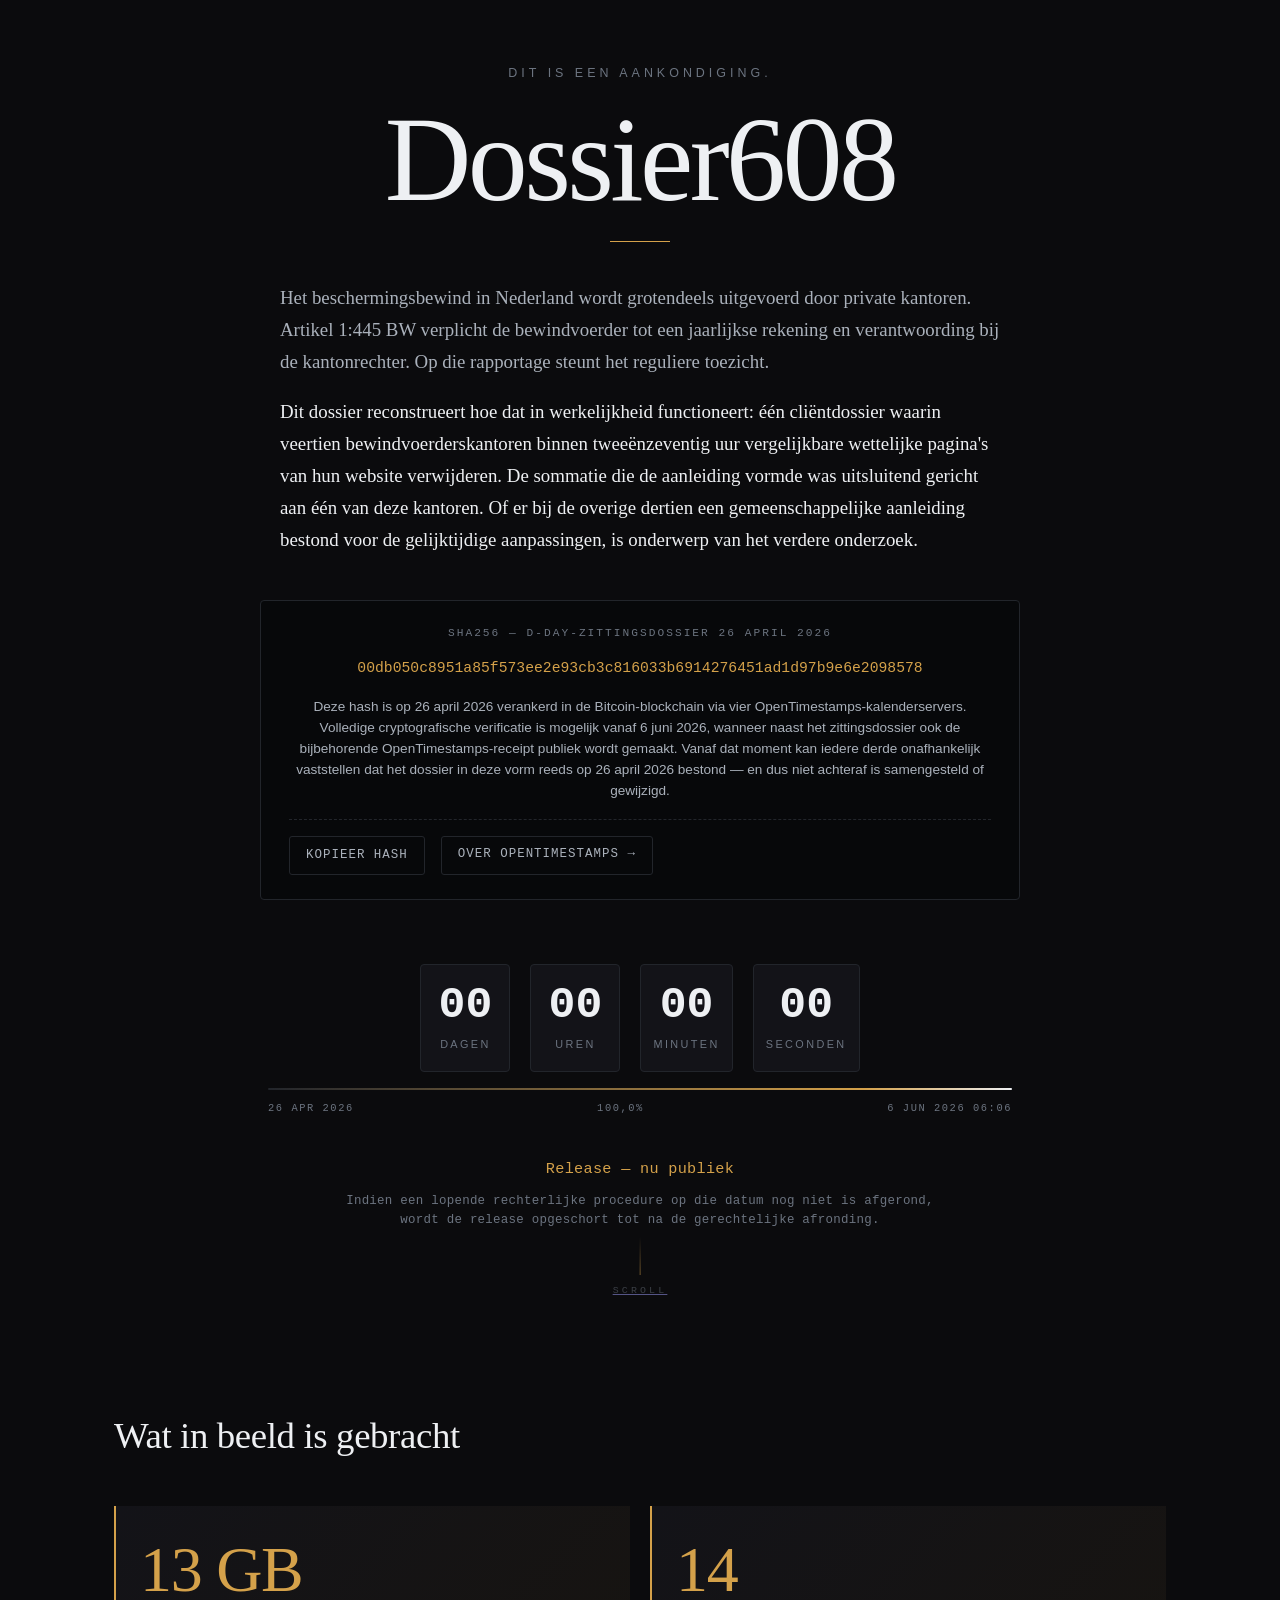
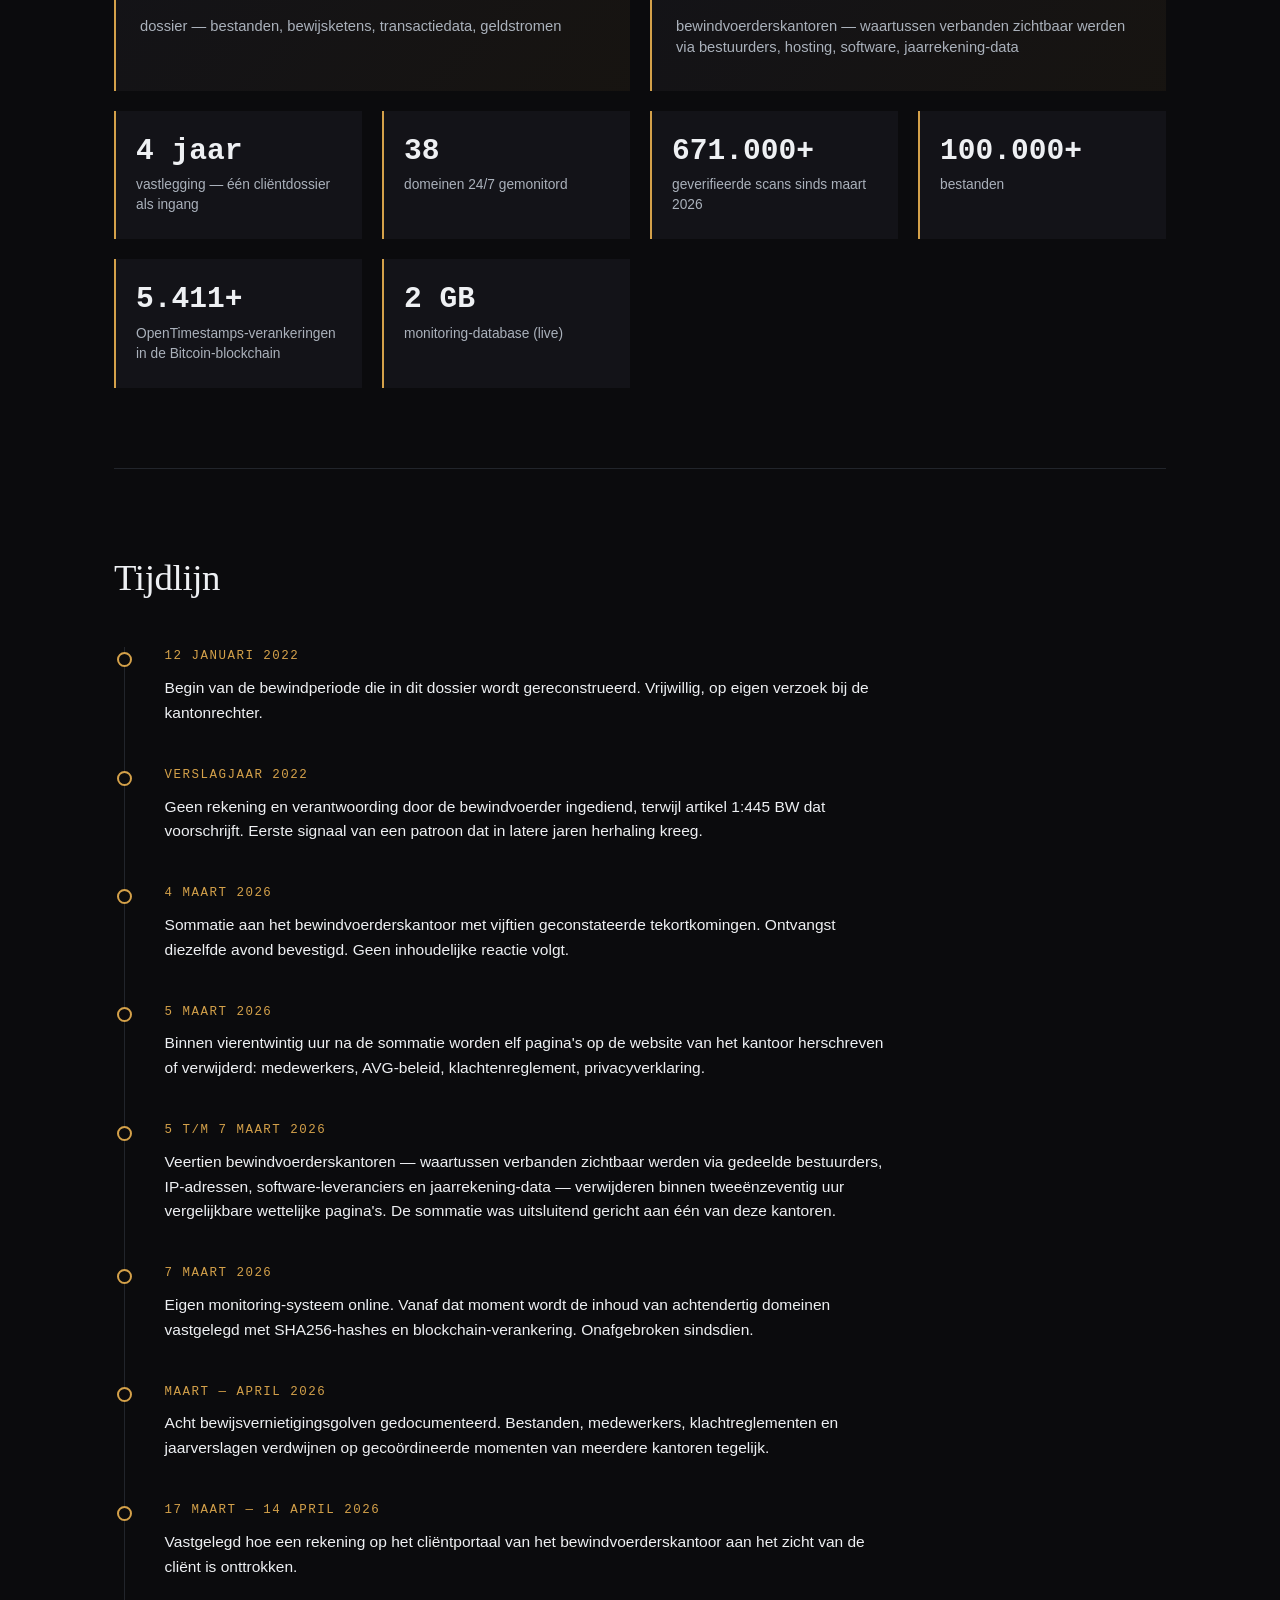
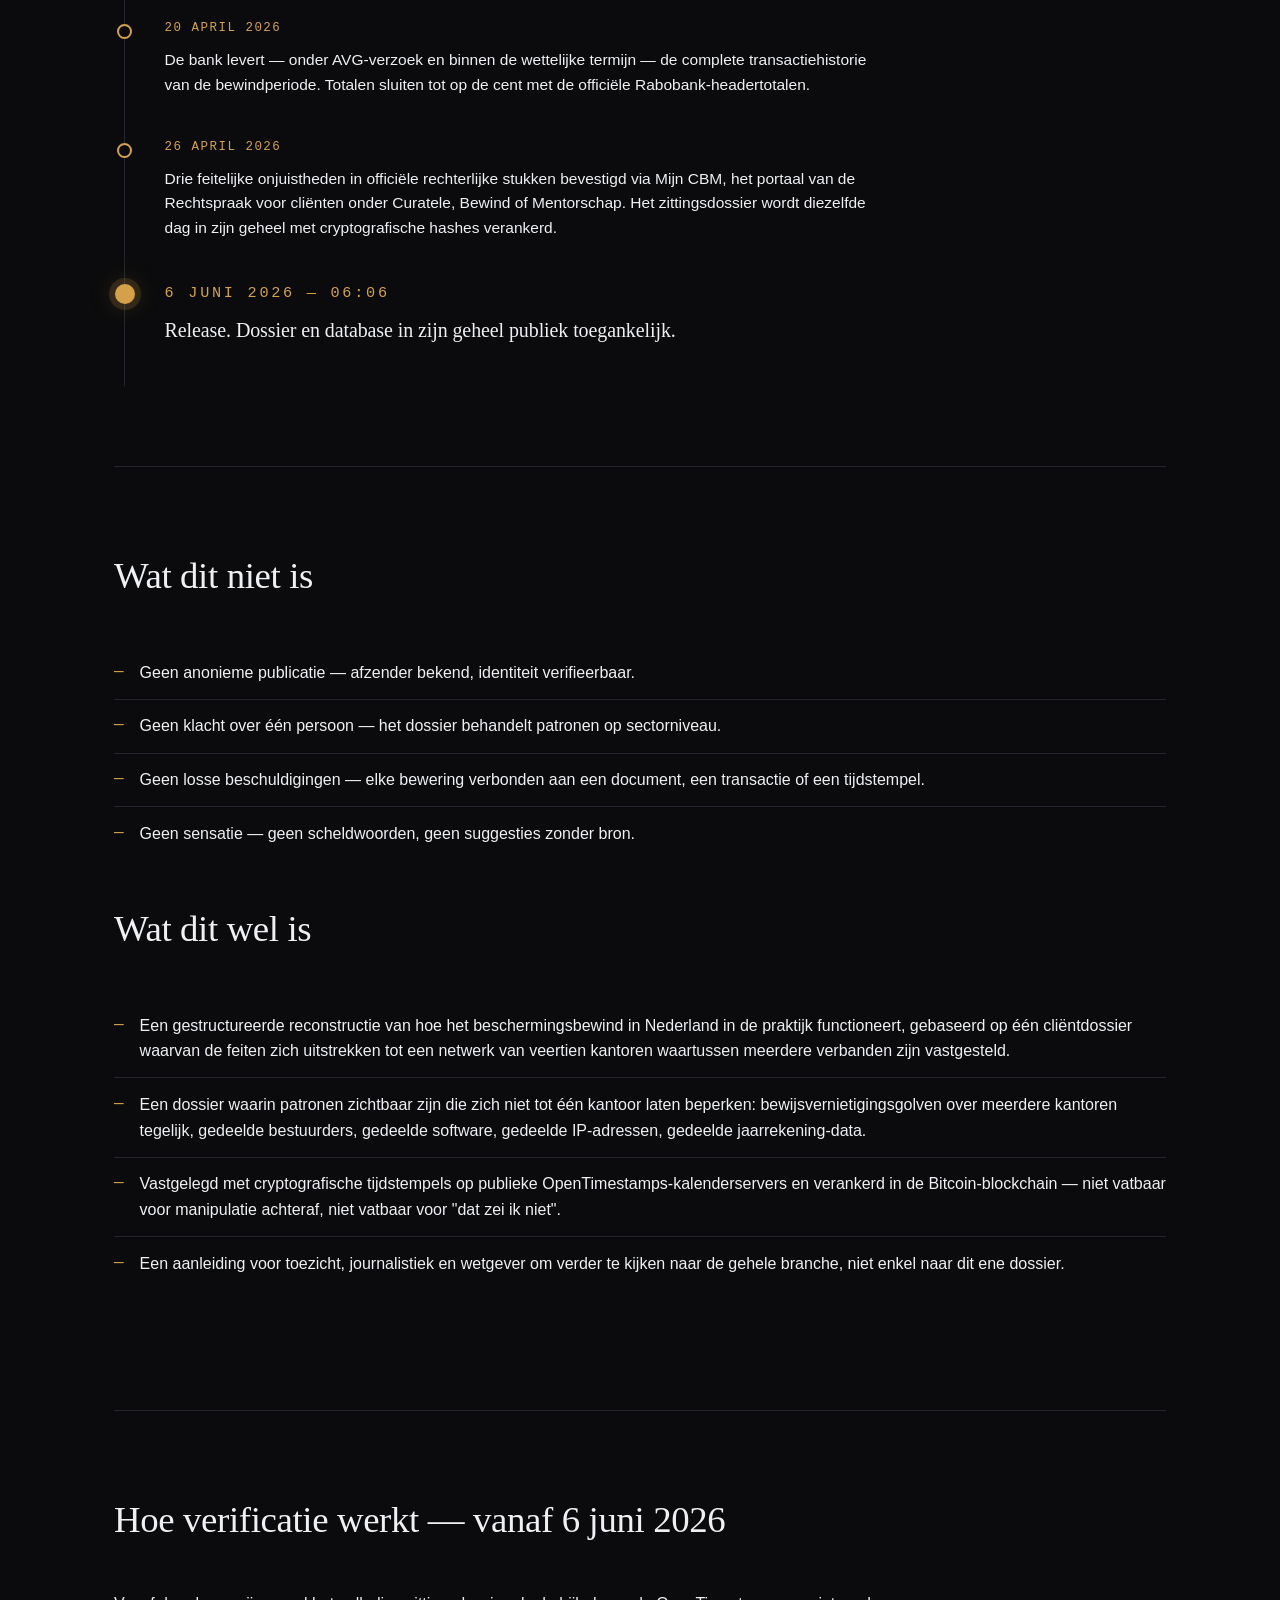
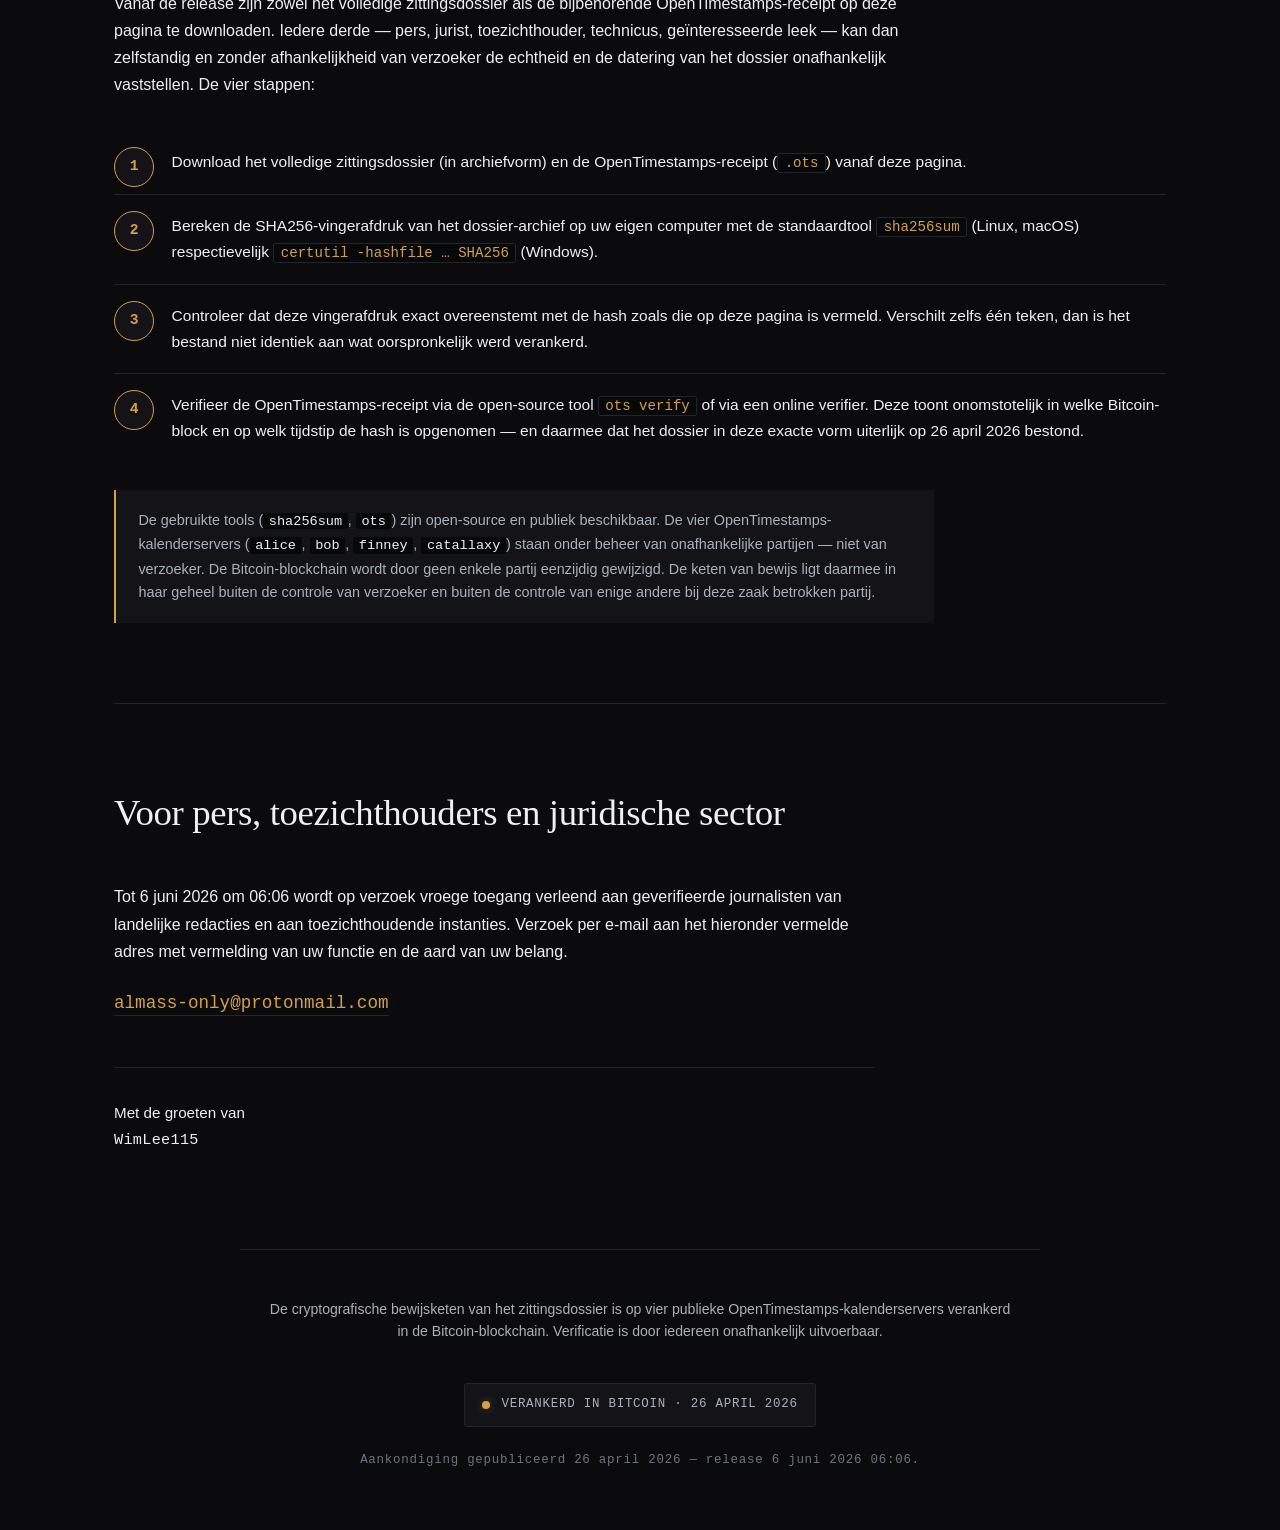
==== index.html @ 39890699 "Hash-uitleg eerlijk + verificatie-preview 1. Hash-note: uitgebreid van bondige claim ("verankerd in " ====
<!DOCTYPE html>
<html lang="nl" dir="ltr">
<head>
<meta charset="utf-8">
<meta name="viewport" content="width=device-width, initial-scale=1, viewport-fit=cover">

<!-- ===== Security headers (via meta — GitHub Pages serveert geen custom headers) ===== -->
<meta http-equiv="Content-Security-Policy" content="default-src 'none'; style-src 'self'; script-src 'self'; img-src 'self' data:; font-src 'self'; connect-src 'none'; form-action 'none'; frame-ancestors 'none'; frame-src 'none'; child-src 'none'; worker-src 'none'; media-src 'none'; manifest-src 'none'; object-src 'none'; base-uri 'none'; require-trusted-types-for 'script'; upgrade-insecure-requests; block-all-mixed-content">
<meta http-equiv="X-Content-Type-Options" content="nosniff">
<meta http-equiv="X-Frame-Options" content="DENY">
<meta http-equiv="X-DNS-Prefetch-Control" content="off">
<meta http-equiv="X-Permitted-Cross-Domain-Policies" content="none">
<meta http-equiv="X-XSS-Protection" content="0">
<meta http-equiv="Referrer-Policy" content="no-referrer">
<meta http-equiv="Permissions-Policy" content="interest-cohort=(), camera=(), microphone=(), geolocation=(), payment=(), usb=(), accelerometer=(), gyroscope=(), magnetometer=(), bluetooth=(), midi=(), serial=(), hid=(), display-capture=(), idle-detection=(), sync-xhr=(), screen-wake-lock=(), web-share=(), xr-spatial-tracking=()">
<meta http-equiv="Cross-Origin-Opener-Policy" content="same-origin">
<meta http-equiv="Cross-Origin-Resource-Policy" content="same-origin">

<!-- ===== Indexering ===== -->
<meta name="robots" content="index,follow,noarchive,nosnippet,noimageindex,max-image-preview:none,max-snippet:120">
<meta name="googlebot" content="index,follow,noarchive,nosnippet,noimageindex">
<meta name="bingbot" content="index,follow,noarchive,nosnippet,noimageindex">
<meta name="format-detection" content="telephone=no, date=no, address=no, email=no">
<meta name="description" content="Dossier608 — aankondiging van publicatie op 6 juni 2026 om 06:06. Reconstructie van het beschermingsbewind in Nederland vanuit één cliëntdossier dat een netwerk van veertien kantoren in beeld bracht.">
<meta name="theme-color" content="#0b0b0d">
<meta name="color-scheme" content="dark">

<!-- ===== Open Graph + Twitter ===== -->
<meta property="og:title" content="Dossier608 — aankondiging">
<meta property="og:description" content="6 juni 2026, 06:06 — reconstructie van het Nederlandse beschermingsbewind, vertrekkend vanuit één cliëntdossier.">
<meta property="og:type" content="website">
<meta property="og:locale" content="nl_NL">
<meta property="og:url" content="https://dossier608.nl/">
<meta property="og:image" content="https://dossier608.nl/og-image.svg">
<meta property="og:image:type" content="image/svg+xml">
<meta property="og:image:width" content="1200">
<meta property="og:image:height" content="630">
<meta property="og:image:alt" content="Dossier608 — release 6 juni 2026 06:06, met SHA256-verankering">
<meta name="twitter:card" content="summary_large_image">
<meta name="twitter:title" content="Dossier608 — aankondiging">
<meta name="twitter:description" content="6 juni 2026, 06:06 — reconstructie van het Nederlandse beschermingsbewind, vertrekkend vanuit één cliëntdossier.">
<meta name="twitter:image" content="https://dossier608.nl/og-image.svg">

<title>Dossier608 — aankondiging</title>
<link rel="stylesheet" href="style.css" integrity="sha384-lcvK54QHajYzoSdvwjMQW7ShEVfIBtes2YB9QEnfDD7ZWFEiXVOZ0cGqvXNZgkSL" crossorigin="anonymous">
<link rel="canonical" href="https://dossier608.nl/">
<link rel="icon" href="data:,">
</head>
<body>

<header class="hero">
  <p class="overline">Dit is een aankondiging.</p>
  <h1 class="title">Dossier608</h1>

  <div class="lead">
    <p>Het beschermingsbewind in Nederland wordt grotendeels uitgevoerd door private kantoren. Artikel 1:445 BW verplicht de bewindvoerder tot een jaarlijkse rekening en verantwoording bij de kantonrechter. Op die rapportage steunt het reguliere toezicht.</p>
    <p>Dit dossier reconstrueert hoe dat in werkelijkheid functioneert: één cliëntdossier waarin veertien bewindvoerderskantoren binnen tweeënzeventig uur vergelijkbare wettelijke pagina's van hun website verwijderen. De sommatie die de aanleiding vormde was uitsluitend gericht aan één van deze kantoren. Of er bij de overige dertien een gemeenschappelijke aanleiding bestond voor de gelijktijdige aanpassingen, is onderwerp van het verdere onderzoek.</p>
  </div>

  <div class="hash-frame" aria-label="cryptografische verankering">
    <p class="hash-label">SHA256 — D-Day-zittingsdossier 26 april 2026</p>
    <code class="hash" id="hash">00db050c8951a85f573ee2e93cb3c816033b6914276451ad1d97b9e6e2098578</code>
    <p class="hash-note">Deze hash is op 26 april 2026 verankerd in de Bitcoin-blockchain via vier OpenTimestamps-kalenderservers. Volledige cryptografische verificatie is mogelijk vanaf 6 juni 2026, wanneer naast het zittingsdossier ook de bijbehorende OpenTimestamps-receipt publiek wordt gemaakt. Vanaf dat moment kan iedere derde onafhankelijk vaststellen dat het dossier in deze vorm reeds op 26 april 2026 bestond — en dus niet achteraf is samengesteld of gewijzigd.</p>
    <div class="hash-actions">
      <button type="button" id="hash-copy" class="hash-action" data-label-default="Kopieer hash" data-label-done="Gekopieerd ✓" data-label-fail="Selecteer + kopieer">Kopieer hash</button>
      <a href="https://opentimestamps.org/" target="_blank" rel="noopener noreferrer external" class="hash-action">Over OpenTimestamps →</a>
    </div>
  </div>

  <div class="countdown" id="countdown" aria-live="polite">
    <div class="cd-block"><span class="cd-num" id="cd-d">--</span><span class="cd-lbl">dagen</span></div>
    <div class="cd-block"><span class="cd-num" id="cd-h">--</span><span class="cd-lbl">uren</span></div>
    <div class="cd-block"><span class="cd-num" id="cd-m">--</span><span class="cd-lbl">minuten</span></div>
    <div class="cd-block"><span class="cd-num" id="cd-s">--</span><span class="cd-lbl">seconden</span></div>
  </div>

  <div class="progress-wrap" aria-label="voortgang naar release">
    <div class="progress-bar" role="progressbar" aria-valuemin="0" aria-valuemax="100">
      <div class="progress-fill" id="progress-fill"></div>
    </div>
    <div class="progress-meta">
      <span>26 apr 2026</span>
      <span id="progress-pct">--</span>
      <span>6 jun 2026 06:06</span>
    </div>
  </div>

  <p class="release-line">Release — 6 juni 2026, 06:06 (Europe/Amsterdam)</p>
  <p class="release-condition">Indien een lopende rechterlijke procedure op die datum nog niet is afgerond, wordt de release opgeschort tot na de gerechtelijke afronding.</p>

  <a href="#main-stats" class="scroll-cue" aria-label="scroll naar inhoud">
    <span class="scroll-cue-line"></span>
    <span class="scroll-cue-label">scroll</span>
  </a>
</header>

<main id="main-stats">

<section class="block stats">
  <h2>Wat in beeld is gebracht</h2>
  <div class="stats-grid">
    <div class="stat stat--primary"><span class="stat-num">13&nbsp;GB</span><span class="stat-lbl">dossier — bestanden, bewijsketens, transactiedata, geldstromen</span></div>
    <div class="stat stat--primary"><span class="stat-num">14</span><span class="stat-lbl">bewindvoerderskantoren — waartussen verbanden zichtbaar werden via bestuurders, hosting, software, jaarrekening-data</span></div>
    <div class="stat"><span class="stat-num">4 jaar</span><span class="stat-lbl">vastlegging — één cliëntdossier als ingang</span></div>
    <div class="stat"><span class="stat-num">38</span><span class="stat-lbl">domeinen 24/7 gemonitord</span></div>
    <div class="stat"><span class="stat-num">671.000+</span><span class="stat-lbl">geverifieerde scans sinds maart 2026</span></div>
    <div class="stat"><span class="stat-num">100.000+</span><span class="stat-lbl">bestanden</span></div>
    <div class="stat"><span class="stat-num">5.411+</span><span class="stat-lbl">OpenTimestamps&#8209;verankeringen in de Bitcoin-blockchain</span></div>
    <div class="stat"><span class="stat-num">2&nbsp;GB</span><span class="stat-lbl">monitoring-database (live)</span></div>
  </div>
</section>

<section class="block timeline">
  <h2>Tijdlijn</h2>
  <ol class="tl">
    <li>
      <time>12 januari 2022</time>
      <p>Begin van de bewindperiode die in dit dossier wordt gereconstrueerd. Vrijwillig, op eigen verzoek bij de kantonrechter.</p>
    </li>
    <li>
      <time>verslagjaar 2022</time>
      <p>Geen rekening en verantwoording door de bewindvoerder ingediend, terwijl artikel 1:445 BW dat voorschrijft. Eerste signaal van een patroon dat in latere jaren herhaling kreeg.</p>
    </li>
    <li>
      <time>4 maart 2026</time>
      <p>Sommatie aan het bewindvoerderskantoor met vijftien geconstateerde tekortkomingen. Ontvangst diezelfde avond bevestigd. Geen inhoudelijke reactie volgt.</p>
    </li>
    <li>
      <time>5 maart 2026</time>
      <p>Binnen vierentwintig uur na de sommatie worden elf pagina's op de website van het kantoor herschreven of verwijderd: medewerkers, AVG-beleid, klachtenreglement, privacyverklaring.</p>
    </li>
    <li>
      <time>5 t/m 7 maart 2026</time>
      <p>Veertien bewindvoerderskantoren — waartussen verbanden zichtbaar werden via gedeelde bestuurders, IP-adressen, software-leveranciers en jaarrekening-data — verwijderen binnen tweeënzeventig uur vergelijkbare wettelijke pagina's. De sommatie was uitsluitend gericht aan één van deze kantoren.</p>
    </li>
    <li>
      <time>7 maart 2026</time>
      <p>Eigen monitoring-systeem online. Vanaf dat moment wordt de inhoud van achtendertig domeinen vastgelegd met SHA256-hashes en blockchain-verankering. Onafgebroken sindsdien.</p>
    </li>
    <li>
      <time>maart — april 2026</time>
      <p>Acht bewijsvernietigingsgolven gedocumenteerd. Bestanden, medewerkers, klachtreglementen en jaarverslagen verdwijnen op gecoördineerde momenten van meerdere kantoren tegelijk.</p>
    </li>
    <li>
      <time>17 maart — 14 april 2026</time>
      <p>Vastgelegd hoe een rekening op het cliëntportaal van het bewindvoerderskantoor aan het zicht van de cliënt is onttrokken.</p>
    </li>
    <li>
      <time>20 april 2026</time>
      <p>De bank levert — onder AVG-verzoek en binnen de wettelijke termijn — de complete transactiehistorie van de bewindperiode. Totalen sluiten tot op de cent met de officiële Rabobank-headertotalen.</p>
    </li>
    <li>
      <time>26 april 2026</time>
      <p>Drie feitelijke onjuistheden in officiële rechterlijke stukken bevestigd via Mijn CBM, het portaal van de Rechtspraak voor cliënten onder Curatele, Bewind of Mentorschap. Het zittingsdossier wordt diezelfde dag in zijn geheel met cryptografische hashes verankerd.</p>
    </li>
    <li class="tl-final">
      <time>6 juni 2026 — 06:06</time>
      <p>Release. Dossier en database in zijn geheel publiek toegankelijk.</p>
    </li>
  </ol>
</section>

<section class="block stance">
  <h2>Wat dit niet is</h2>
  <ul>
    <li>Geen anonieme publicatie — afzender bekend, identiteit verifieerbaar.</li>
    <li>Geen klacht over één persoon — het dossier behandelt patronen op sectorniveau.</li>
    <li>Geen losse beschuldigingen — elke bewering verbonden aan een document, een transactie of een tijdstempel.</li>
    <li>Geen sensatie — geen scheldwoorden, geen suggesties zonder bron.</li>
  </ul>
  <h2>Wat dit wel is</h2>
  <ul>
    <li>Een gestructureerde reconstructie van hoe het beschermingsbewind in Nederland in de praktijk functioneert, gebaseerd op één cliëntdossier waarvan de feiten zich uitstrekken tot een netwerk van veertien kantoren waartussen meerdere verbanden zijn vastgesteld.</li>
    <li>Een dossier waarin patronen zichtbaar zijn die zich niet tot één kantoor laten beperken: bewijsvernietigingsgolven over meerdere kantoren tegelijk, gedeelde bestuurders, gedeelde software, gedeelde IP-adressen, gedeelde jaarrekening-data.</li>
    <li>Vastgelegd met cryptografische tijdstempels op publieke OpenTimestamps-kalenderservers en verankerd in de Bitcoin-blockchain — niet vatbaar voor manipulatie achteraf, niet vatbaar voor "dat zei ik niet".</li>
    <li>Een aanleiding voor toezicht, journalistiek en wetgever om verder te kijken naar de gehele branche, niet enkel naar dit ene dossier.</li>
  </ul>
</section>

<section class="block verification">
  <h2>Hoe verificatie werkt — vanaf 6 juni 2026</h2>
  <p class="verification-intro">Vanaf de release zijn zowel het volledige zittingsdossier als de bijbehorende OpenTimestamps-receipt op deze pagina te downloaden. Iedere derde — pers, jurist, toezichthouder, technicus, geïnteresseerde leek — kan dan zelfstandig en zonder afhankelijkheid van verzoeker de echtheid en de datering van het dossier onafhankelijk vaststellen. De vier stappen:</p>
  <ol class="verification-steps">
    <li>Download het volledige zittingsdossier (in archiefvorm) en de OpenTimestamps-receipt (<code>.ots</code>) vanaf deze pagina.</li>
    <li>Bereken de SHA256-vingerafdruk van het dossier-archief op uw eigen computer met de standaardtool <code>sha256sum</code> (Linux, macOS) respectievelijk <code>certutil -hashfile … SHA256</code> (Windows).</li>
    <li>Controleer dat deze vingerafdruk exact overeenstemt met de hash zoals die op deze pagina is vermeld. Verschilt zelfs één teken, dan is het bestand niet identiek aan wat oorspronkelijk werd verankerd.</li>
    <li>Verifieer de OpenTimestamps-receipt via de open-source tool <code>ots verify</code> of via een online verifier. Deze toont onomstotelijk in welke Bitcoin-block en op welk tijdstip de hash is opgenomen — en daarmee dat het dossier in deze exacte vorm uiterlijk op 26 april 2026 bestond.</li>
  </ol>
  <p class="verification-note">De gebruikte tools (<code>sha256sum</code>, <code>ots</code>) zijn open-source en publiek beschikbaar. De vier OpenTimestamps-kalenderservers (<code>alice</code>, <code>bob</code>, <code>finney</code>, <code>catallaxy</code>) staan onder beheer van onafhankelijke partijen — niet van verzoeker. De Bitcoin-blockchain wordt door geen enkele partij eenzijdig gewijzigd. De keten van bewijs ligt daarmee in haar geheel buiten de controle van verzoeker en buiten de controle van enige andere bij deze zaak betrokken partij.</p>
</section>

<section class="block contact">
  <h2>Voor pers, toezichthouders en juridische sector</h2>
  <p>Tot 6 juni 2026 om 06:06 wordt op verzoek vroege toegang verleend aan geverifieerde journalisten van landelijke redacties en aan toezichthoudende instanties. Verzoek per e-mail aan het hieronder vermelde adres met vermelding van uw functie en de aard van uw belang.</p>
  <p class="email"><span id="contact-email" data-u="YWxtYXNzLW9ubHk=" data-d="cHJvdG9ubWFpbC5jb20=">[laden…]</span></p>
  <noscript><p class="email" style="color:var(--fg-mute);font-size:0.9rem">Schakel JavaScript in om het contactadres te tonen.</p></noscript>
  <p class="signature">Met de groeten van<br><strong>WimLee115</strong></p>
</section>

</main>

<footer>
  <p>De cryptografische bewijsketen van het zittingsdossier is op vier publieke OpenTimestamps-kalenderservers verankerd in de Bitcoin-blockchain. Verificatie is door iedereen onafhankelijk uitvoerbaar.</p>
  <span class="ots-badge">Verankerd in Bitcoin · 26 april 2026</span>
  <p class="meta">Aankondiging gepubliceerd 26 april 2026 — release 6 juni 2026 06:06.</p>
</footer>

<script src="countdown.js" integrity="sha384-FyxBCsrAd994YyG5G8DPeEQe9+ZRZ+jRnK6eimmAPC0URetnwpRQHTvoNc1+YnUy" crossorigin="anonymous" defer></script>
</body>
</html>
---- style.css ----
/* Dossier608 — sober, professioneel, donker.
   Doelgroep: pers, toezichthouders, juridische sector.
   Geen frameworks. Geen tracking. */

:root {
  --bg: #0b0b0d;
  --bg-soft: #131318;
  --fg: #eef0f3;
  --fg-soft: #aab1bb;
  --fg-mute: #6c7480;
  --accent: #d4a14a;        /* warm gold — sobriety + impact */
  --accent-soft: rgba(212, 161, 74, 0.15);
  --accent-glow: rgba(212, 161, 74, 0.35);
  --line: #22252b;
  --hash-bg: #07080a;
  --serif: ui-serif, Georgia, "Iowan Old Style", "Apple Garamond", "Palatino Linotype", serif;
  --sans: -apple-system, BlinkMacSystemFont, "Inter", "Helvetica Neue", Arial, sans-serif;
  --mono: ui-monospace, "JetBrains Mono", "SF Mono", "Menlo", "Consolas", monospace;
}

* { box-sizing: border-box; }
html { scroll-behavior: smooth; }
body {
  margin: 0;
  font-family: var(--sans);
  background: var(--bg);
  color: var(--fg);
  line-height: 1.6;
  -webkit-font-smoothing: antialiased;
  text-rendering: optimizeLegibility;
  /* ==== HARDENING: blokkeer tekst-selectie standaard ==== */
  -webkit-user-select: none;
  -moz-user-select: none;
  -ms-user-select: none;
  user-select: none;
  -webkit-tap-highlight-color: transparent;
  -webkit-touch-callout: none; /* iOS context-menu op long-press uit */
}

/* Sta selectie expliciet toe op elementen waar pers/onderzoekers
   inhoud moeten kunnen kopiëren (hash, mailadres, datums, code). */
.hash,
.email,
.email a,
code,
pre,
time,
.selectable {
  -webkit-user-select: text;
  -moz-user-select: text;
  -ms-user-select: text;
  user-select: text;
  -webkit-touch-callout: default;
}

img, svg, picture, video, audio {
  -webkit-user-drag: none;
  user-drag: none;
  pointer-events: auto;
}

::selection { background: var(--accent); color: #1a140a; }

/* ==== HERO ==== */
.hero {
  min-height: 100vh;
  position: relative;
  display: flex;
  flex-direction: column;
  justify-content: center;
  align-items: center;
  text-align: center;
  padding: 4rem 1.5rem 6rem;
  overflow: hidden;
}
/* Soft fade naar zwart i.p.v. harde lijn — geeft diepte */
.hero::after {
  content: "";
  position: absolute;
  bottom: 0;
  left: 0;
  right: 0;
  height: 220px;
  background: radial-gradient(ellipse at center bottom, transparent 0%, var(--bg) 75%);
  pointer-events: none;
}
.overline {
  font-size: 0.78rem;
  letter-spacing: 0.32em;
  text-transform: uppercase;
  color: var(--fg-mute);
  margin: 0 0 1.2rem;
  font-weight: 500;
}
.title {
  font-family: var(--serif);
  font-size: clamp(3rem, 11vw, 7.5rem);
  font-weight: 400;
  letter-spacing: -0.03em;
  margin: 0 0 2.5rem;
  line-height: 0.95;
  position: relative;
  z-index: 2;
}
.title::after {
  content: "";
  display: block;
  width: 60px;
  height: 1px;
  background: var(--accent);
  margin: 1.5rem auto 0;
}

/* Lead — sober inleidende paragrafen onder de titel */
.lead {
  max-width: 720px;
  width: 100%;
  margin: 0 auto 2.75rem;
  position: relative;
  z-index: 2;
  text-align: left;
}
.lead p {
  font-family: var(--serif);
  font-size: clamp(1rem, 1.85vw, 1.18rem);
  line-height: 1.7;
  color: var(--fg-soft);
  margin: 0 0 1.1rem;
}
.lead p:last-child {
  margin-bottom: 0;
  color: var(--fg);
}
@media (max-width: 640px) {
  .lead p { font-size: 0.98rem; line-height: 1.65; }
}

/* ==== HASH ==== */
.hash-frame {
  max-width: 760px;
  width: 100%;
  margin: 0 auto 3rem;
  padding: 1.5rem 1.75rem;
  background: var(--hash-bg);
  border: 1px solid var(--line);
  border-radius: 4px;
  position: relative;
  z-index: 2;
  transition: border-color 0.3s ease;
}
.hash-frame:hover { border-color: rgba(212, 161, 74, 0.4); }
.hash-label {
  font-family: var(--mono);
  font-size: 0.7rem;
  letter-spacing: 0.18em;
  text-transform: uppercase;
  color: var(--fg-mute);
  margin: 0 0 0.85rem;
}
.hash {
  display: block;
  font-family: var(--mono);
  font-size: clamp(0.65rem, 1.9vw, 0.92rem);
  word-break: break-all;
  color: var(--accent);
  margin: 0 0 1rem;
  line-height: 1.55;
}
.hash-note {
  font-size: 0.85rem;
  color: var(--fg-soft);
  margin: 0;
  line-height: 1.55;
}

/* Hash-actions: kopieer + verifieer */
.hash-actions {
  display: flex;
  gap: 1rem;
  margin-top: 1.1rem;
  padding-top: 1rem;
  border-top: 1px dashed var(--line);
  flex-wrap: wrap;
}
.hash-action {
  font-family: var(--mono);
  font-size: 0.78rem;
  letter-spacing: 0.08em;
  text-transform: uppercase;
  color: var(--fg-soft);
  background: transparent;
  border: 1px solid var(--line);
  padding: 0.55rem 1rem;
  border-radius: 3px;
  cursor: pointer;
  text-decoration: none;
  transition: all 0.2s ease;
  display: inline-flex;
  align-items: center;
  gap: 0.5rem;
}
.hash-action:hover {
  color: var(--accent);
  border-color: var(--accent);
  background: var(--accent-soft);
}
.hash-action[data-state="copied"] {
  color: var(--accent);
  border-color: var(--accent);
}

/* ==== COUNTDOWN ==== */
.countdown {
  display: flex;
  gap: 1.25rem;
  flex-wrap: wrap;
  justify-content: center;
  margin: 1rem 0 1rem;
  position: relative;
  z-index: 2;
}
.cd-block {
  display: flex;
  flex-direction: column;
  align-items: center;
  min-width: 90px;
  padding: 1.1rem 0.75rem;
  background: var(--bg-soft);
  border: 1px solid var(--line);
  border-radius: 4px;
}
.cd-num {
  font-family: var(--mono);
  font-size: clamp(2rem, 5vw, 2.8rem);
  font-weight: 600;
  color: var(--fg);
  font-variant-numeric: tabular-nums;
  line-height: 1;
}
.cd-lbl {
  font-size: 0.68rem;
  letter-spacing: 0.22em;
  text-transform: uppercase;
  color: var(--fg-mute);
  margin-top: 0.55rem;
}

/* Progress-bar onder countdown — toont voortgang van 26 apr → 6 jun */
.progress-wrap {
  max-width: 760px;
  width: 100%;
  margin: 0 auto 1.25rem;
  padding: 0 0.5rem;
  position: relative;
  z-index: 2;
}
.progress-bar {
  height: 2px;
  background: var(--line);
  border-radius: 2px;
  overflow: hidden;
  position: relative;
}
.progress-fill {
  height: 100%;
  width: 0%;
  background: linear-gradient(90deg, transparent 0%, var(--accent) 80%, var(--fg) 100%);
  transition: width 0.6s ease;
}
.progress-meta {
  display: flex;
  justify-content: space-between;
  margin-top: 0.6rem;
  font-family: var(--mono);
  font-size: 0.65rem;
  letter-spacing: 0.15em;
  text-transform: uppercase;
  color: var(--fg-mute);
}

.release-line {
  font-family: var(--mono);
  font-size: 0.95rem;
  color: var(--fg-soft);
  margin: 1.25rem 0 0;
  letter-spacing: 0.02em;
  position: relative;
  z-index: 2;
}
.release-condition {
  font-family: var(--mono);
  font-size: 0.78rem;
  color: var(--fg-mute);
  max-width: 640px;
  margin: 0.7rem auto 0;
  line-height: 1.55;
  letter-spacing: 0.02em;
  position: relative;
  z-index: 2;
  padding: 0 1rem;
}

/* Scroll-cue onderaan hero */
.scroll-cue {
  position: absolute;
  bottom: 1.75rem;
  left: 50%;
  transform: translateX(-50%);
  display: flex;
  flex-direction: column;
  align-items: center;
  gap: 0.5rem;
  z-index: 3;
  opacity: 0.5;
  animation: scroll-cue-fade 2.4s ease-in-out infinite;
}
.scroll-cue-line {
  width: 1px;
  height: 38px;
  background: linear-gradient(180deg, transparent 0%, var(--accent) 100%);
}
.scroll-cue-label {
  font-family: var(--mono);
  font-size: 0.62rem;
  letter-spacing: 0.32em;
  color: var(--fg-mute);
  text-transform: uppercase;
}
@keyframes scroll-cue-fade {
  0%, 100% { opacity: 0.35; transform: translateX(-50%) translateY(0); }
  50%      { opacity: 0.7;  transform: translateX(-50%) translateY(4px); }
}

/* ==== BLOCKS ==== */
main { max-width: 1100px; margin: 0 auto; padding: 0 1.5rem; }
.block {
  padding: 5rem 0;
  border-bottom: 1px solid var(--line);
}
.block:last-of-type { border-bottom: none; }
.block h2 {
  font-family: var(--serif);
  font-size: clamp(1.6rem, 3.5vw, 2.3rem);
  font-weight: 400;
  letter-spacing: -0.01em;
  margin: 0 0 2.5rem;
  color: var(--fg);
}

/* ==== STATS ==== */
.stats-grid {
  display: grid;
  grid-template-columns: repeat(auto-fit, minmax(200px, 1fr));
  gap: 1.25rem;
}
.stat {
  display: flex;
  flex-direction: column;
  gap: 0.5rem;
  padding: 1.5rem 1.25rem;
  background: var(--bg-soft);
  border-left: 2px solid var(--accent);
  transition: border-left-width 0.2s ease, padding-left 0.2s ease;
}
.stat:hover {
  border-left-width: 4px;
  padding-left: calc(1.25rem - 2px);
}
.stat-num {
  font-family: var(--mono);
  font-size: clamp(1.4rem, 2.6vw, 1.85rem);
  font-weight: 600;
  color: var(--fg);
  font-variant-numeric: tabular-nums;
  line-height: 1.1;
}
.stat-lbl {
  font-size: 0.86rem;
  color: var(--fg-soft);
  line-height: 1.45;
}
/* Hoofdcijfers — typografisch zwaarder */
.stat--primary {
  grid-column: span 2;
  padding: 2rem 1.5rem;
  background: linear-gradient(135deg, var(--bg-soft) 0%, rgba(212, 161, 74, 0.06) 100%);
}
.stat--primary .stat-num {
  font-family: var(--serif);
  font-size: clamp(2.8rem, 5.5vw, 4rem);
  font-weight: 400;
  color: var(--accent);
  letter-spacing: -0.02em;
  line-height: 1;
}
.stat--primary .stat-lbl {
  font-size: 0.92rem;
  margin-top: 0.4rem;
}
@media (max-width: 640px) {
  .stat--primary { grid-column: span 1; }
}

/* ==== TIMELINE ==== */
.tl {
  list-style: none;
  padding: 0;
  margin: 0;
  position: relative;
  border-left: 1px solid var(--line);
  padding-left: 2.5rem;
  margin-left: 0.6rem;
}
.tl li {
  position: relative;
  padding-bottom: 2.5rem;
  transition: padding-left 0.2s ease;
}
.tl li::before {
  content: "";
  position: absolute;
  left: -2.95rem;
  top: 0.3rem;
  width: 11px;
  height: 11px;
  background: var(--bg);
  border: 2px solid var(--accent);
  border-radius: 50%;
  transition: transform 0.2s ease, box-shadow 0.2s ease, background 0.2s ease;
}
.tl li:hover::before {
  transform: scale(1.25);
  background: var(--accent);
  box-shadow: 0 0 0 4px var(--accent-soft);
}
.tl time {
  display: block;
  font-family: var(--mono);
  font-size: 0.78rem;
  letter-spacing: 0.12em;
  text-transform: uppercase;
  color: var(--accent);
  margin-bottom: 0.55rem;
}
.tl p {
  margin: 0;
  color: var(--fg);
  line-height: 1.6;
  font-size: 0.97rem;
  max-width: 720px;
}
.tl li.tl-final::before {
  width: 16px;
  height: 16px;
  left: -3.1rem;
  top: 0.18rem;
  background: var(--accent);
  box-shadow: 0 0 0 6px var(--accent-soft), 0 0 24px var(--accent-glow);
  animation: pulse-final 3s ease-in-out infinite;
}
@keyframes pulse-final {
  0%, 100% { box-shadow: 0 0 0 6px var(--accent-soft), 0 0 24px var(--accent-glow); }
  50%      { box-shadow: 0 0 0 10px var(--accent-soft), 0 0 36px var(--accent-glow); }
}
.tl li.tl-final time {
  font-size: 0.95rem;
  letter-spacing: 0.18em;
  color: var(--accent);
}
.tl li.tl-final p {
  font-family: var(--serif);
  font-size: 1.25rem;
  color: var(--fg);
  letter-spacing: -0.005em;
}

/* ==== STANCE ==== */
.stance ul {
  list-style: none;
  padding: 0;
  margin: 0 0 2.5rem;
}
.stance li {
  padding: 0.85rem 0 0.85rem 1.6rem;
  position: relative;
  color: var(--fg);
  line-height: 1.6;
  border-bottom: 1px solid var(--line);
}
.stance li:last-child { border-bottom: none; }
.stance li::before {
  content: "—";
  position: absolute;
  left: 0;
  color: var(--accent);
  font-family: var(--mono);
}

/* ==== VERIFICATION ==== */
.verification-intro {
  max-width: 820px;
  color: var(--fg);
  line-height: 1.7;
  margin: 0 0 2rem;
}
.verification-steps {
  list-style: none;
  padding: 0;
  margin: 0 0 1.75rem;
  counter-reset: step;
}
.verification-steps li {
  counter-increment: step;
  padding: 1.15rem 0 1.15rem 3.6rem;
  position: relative;
  border-bottom: 1px solid var(--line);
  color: var(--fg);
  line-height: 1.65;
  font-size: 0.97rem;
}
.verification-steps li:last-child { border-bottom: none; }
.verification-steps li::before {
  content: counter(step);
  position: absolute;
  left: 0;
  top: 1rem;
  width: 2.4rem;
  height: 2.4rem;
  border: 1px solid var(--accent);
  border-radius: 50%;
  text-align: center;
  line-height: 2.3rem;
  font-family: var(--mono);
  font-size: 0.92rem;
  color: var(--accent);
  font-weight: 600;
  background: var(--bg-soft);
}
.verification-steps code {
  font-family: var(--mono);
  font-size: 0.88rem;
  color: var(--accent);
  background: var(--hash-bg);
  padding: 0.05rem 0.4rem;
  border-radius: 2px;
  border: 1px solid var(--line);
}
.verification-note {
  font-size: 0.9rem;
  color: var(--fg-soft);
  margin: 1.5rem 0 0;
  padding: 1.15rem 1.4rem;
  background: var(--bg-soft);
  border-left: 2px solid var(--accent);
  line-height: 1.65;
  max-width: 820px;
}
.verification-note code {
  font-family: var(--mono);
  font-size: 0.85rem;
  color: var(--fg);
  background: var(--hash-bg);
  padding: 0.05rem 0.35rem;
  border-radius: 2px;
}
@media (max-width: 640px) {
  .verification-steps li { padding-left: 3.1rem; font-size: 0.93rem; }
  .verification-steps li::before { width: 2.1rem; height: 2.1rem; line-height: 2rem; font-size: 0.85rem; }
}

/* ==== CONTACT ==== */
.contact p {
  max-width: 760px;
  color: var(--fg);
  line-height: 1.7;
}
.contact .email {
  margin-top: 1.5rem;
  font-family: var(--mono);
  font-size: 1.1rem;
}
.contact .email a {
  color: var(--accent);
  text-decoration: none;
  border-bottom: 1px solid var(--line);
  padding-bottom: 2px;
  transition: border-color 0.2s ease;
}
.contact .email a:hover {
  border-bottom-color: var(--accent);
}
.signature {
  margin-top: 3rem !important;
  padding-top: 2rem;
  border-top: 1px solid var(--line);
  font-size: 0.95rem;
  color: var(--fg-soft);
  line-height: 1.8;
}
.signature strong {
  color: var(--fg);
  font-weight: 500;
  font-family: var(--mono);
  letter-spacing: 0.02em;
}

/* ==== FOOTER ==== */
footer {
  border-top: 1px solid var(--line);
  padding: 3rem 1.5rem;
  text-align: center;
  max-width: 800px;
  margin: 0 auto;
}
footer p {
  margin: 0 0 1rem;
  color: var(--fg-soft);
  font-size: 0.88rem;
  line-height: 1.6;
}
footer .meta {
  font-family: var(--mono);
  font-size: 0.78rem;
  color: var(--fg-mute);
  letter-spacing: 0.06em;
  margin-top: 1.5rem;
}

/* OpenTimestamps badge */
.ots-badge {
  display: inline-flex;
  align-items: center;
  gap: 0.7rem;
  margin-top: 1.5rem;
  padding: 0.7rem 1.1rem;
  border: 1px solid var(--line);
  border-radius: 3px;
  font-family: var(--mono);
  font-size: 0.78rem;
  letter-spacing: 0.06em;
  color: var(--fg-soft);
  text-transform: uppercase;
  background: var(--bg-soft);
}
.ots-badge::before {
  content: "";
  display: inline-block;
  width: 8px;
  height: 8px;
  border-radius: 50%;
  background: var(--accent);
  box-shadow: 0 0 8px var(--accent-glow);
}

/* ==== MOBILE ==== */
@media (max-width: 640px) {
  .hero { padding: 3rem 1.25rem 5rem; }
  .hash-frame { padding: 1.1rem 1.1rem; }
  .countdown { gap: 0.6rem; }
  .cd-block { min-width: 70px; padding: 0.85rem 0.5rem; }
  .block { padding: 3.5rem 0; }
  .tl { padding-left: 1.8rem; }
  .tl li::before { left: -2.25rem; }
  .tl li.tl-final::before { left: -2.4rem; }
  .scroll-cue { bottom: 1rem; }
}

/* ==== REDUCED MOTION ==== */
@media (prefers-reduced-motion: reduce) {
  html { scroll-behavior: auto; }
  .scroll-cue,
  .tl li.tl-final::before {
    animation: none !important;
  }
  .progress-fill { transition: none; }
}
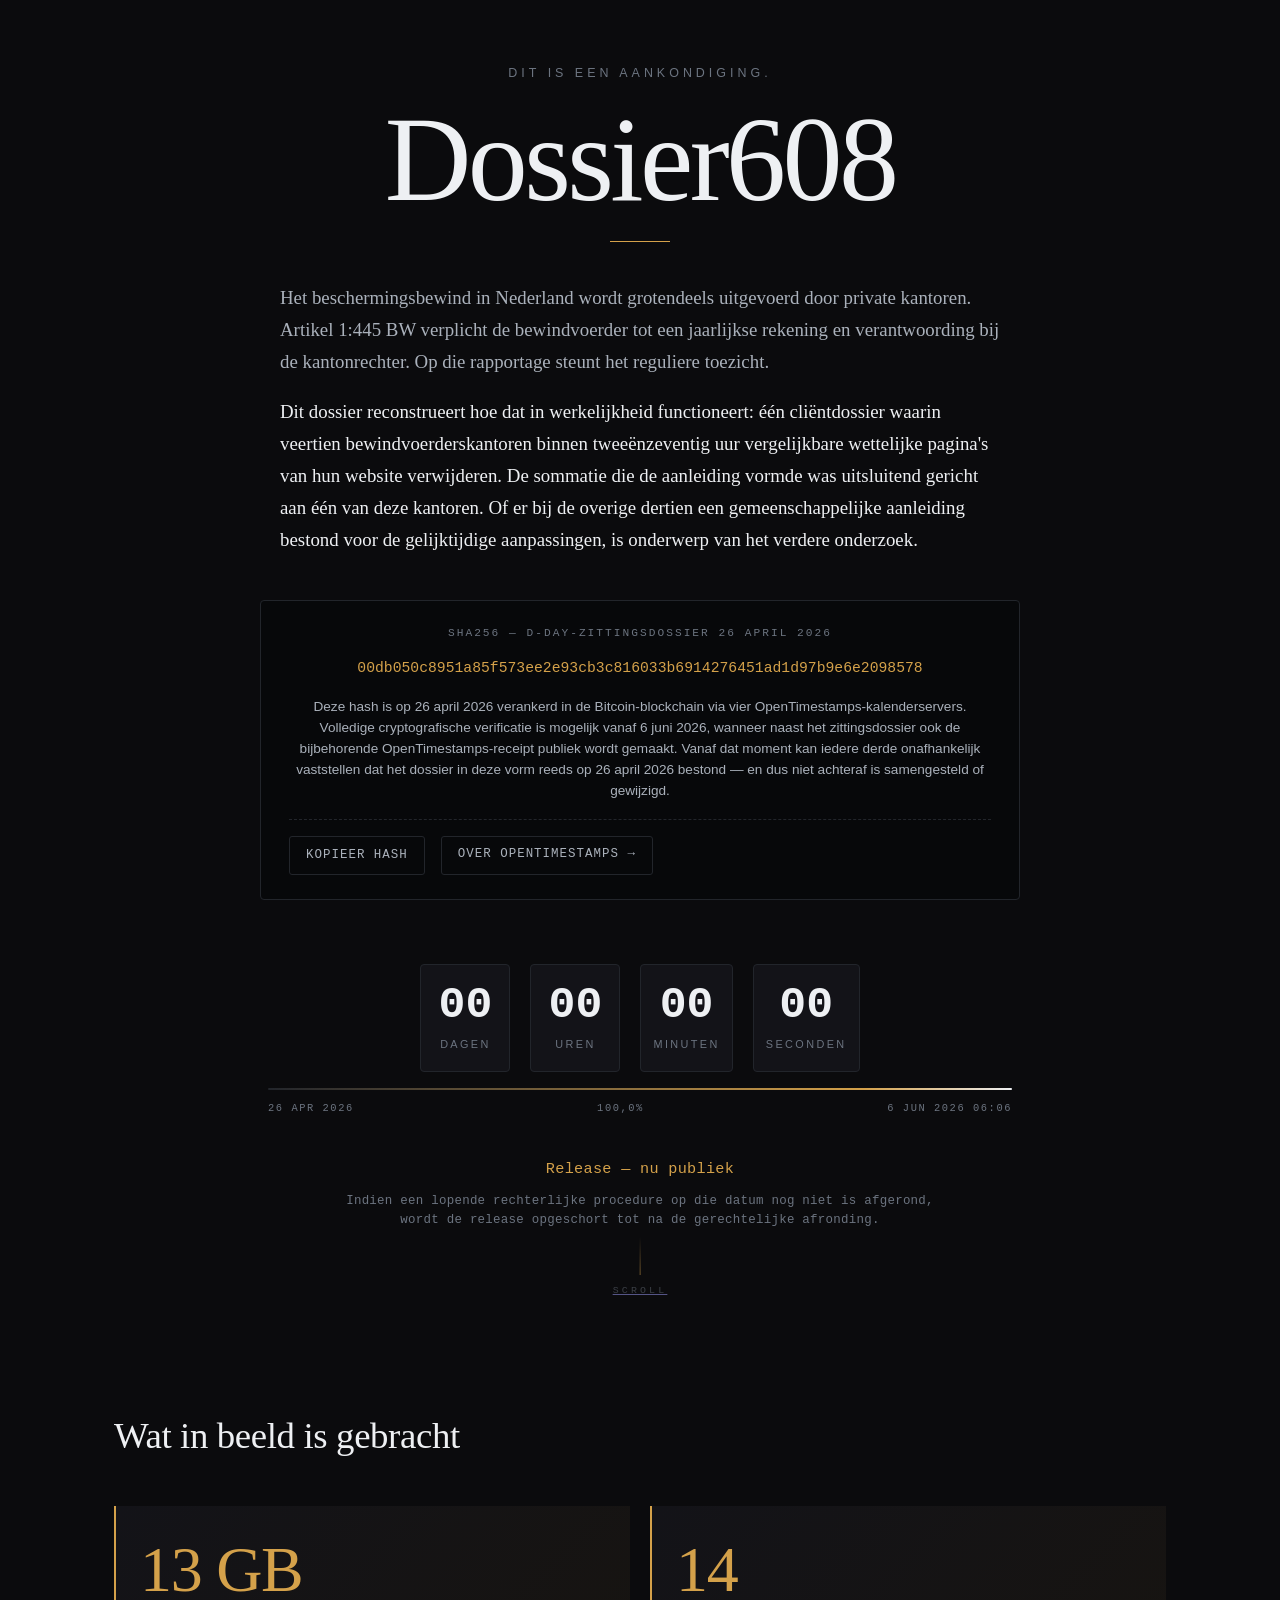
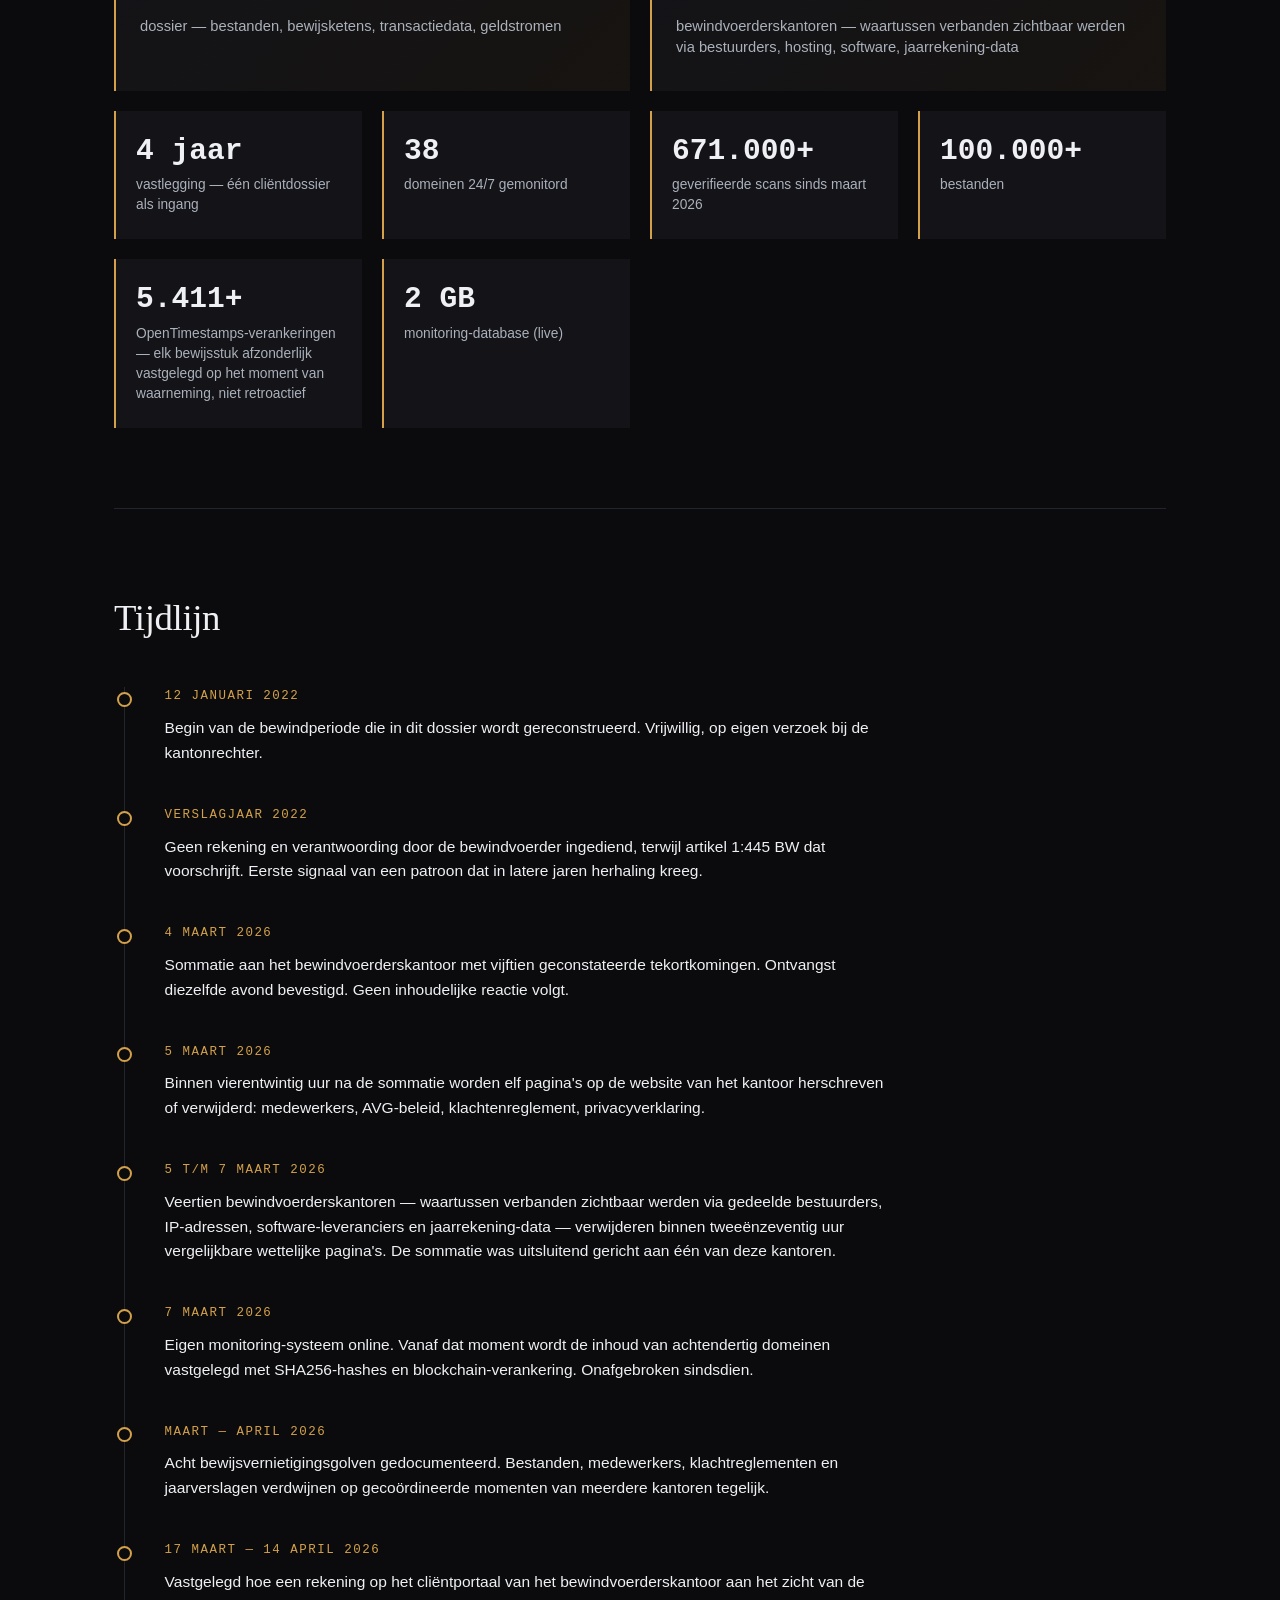
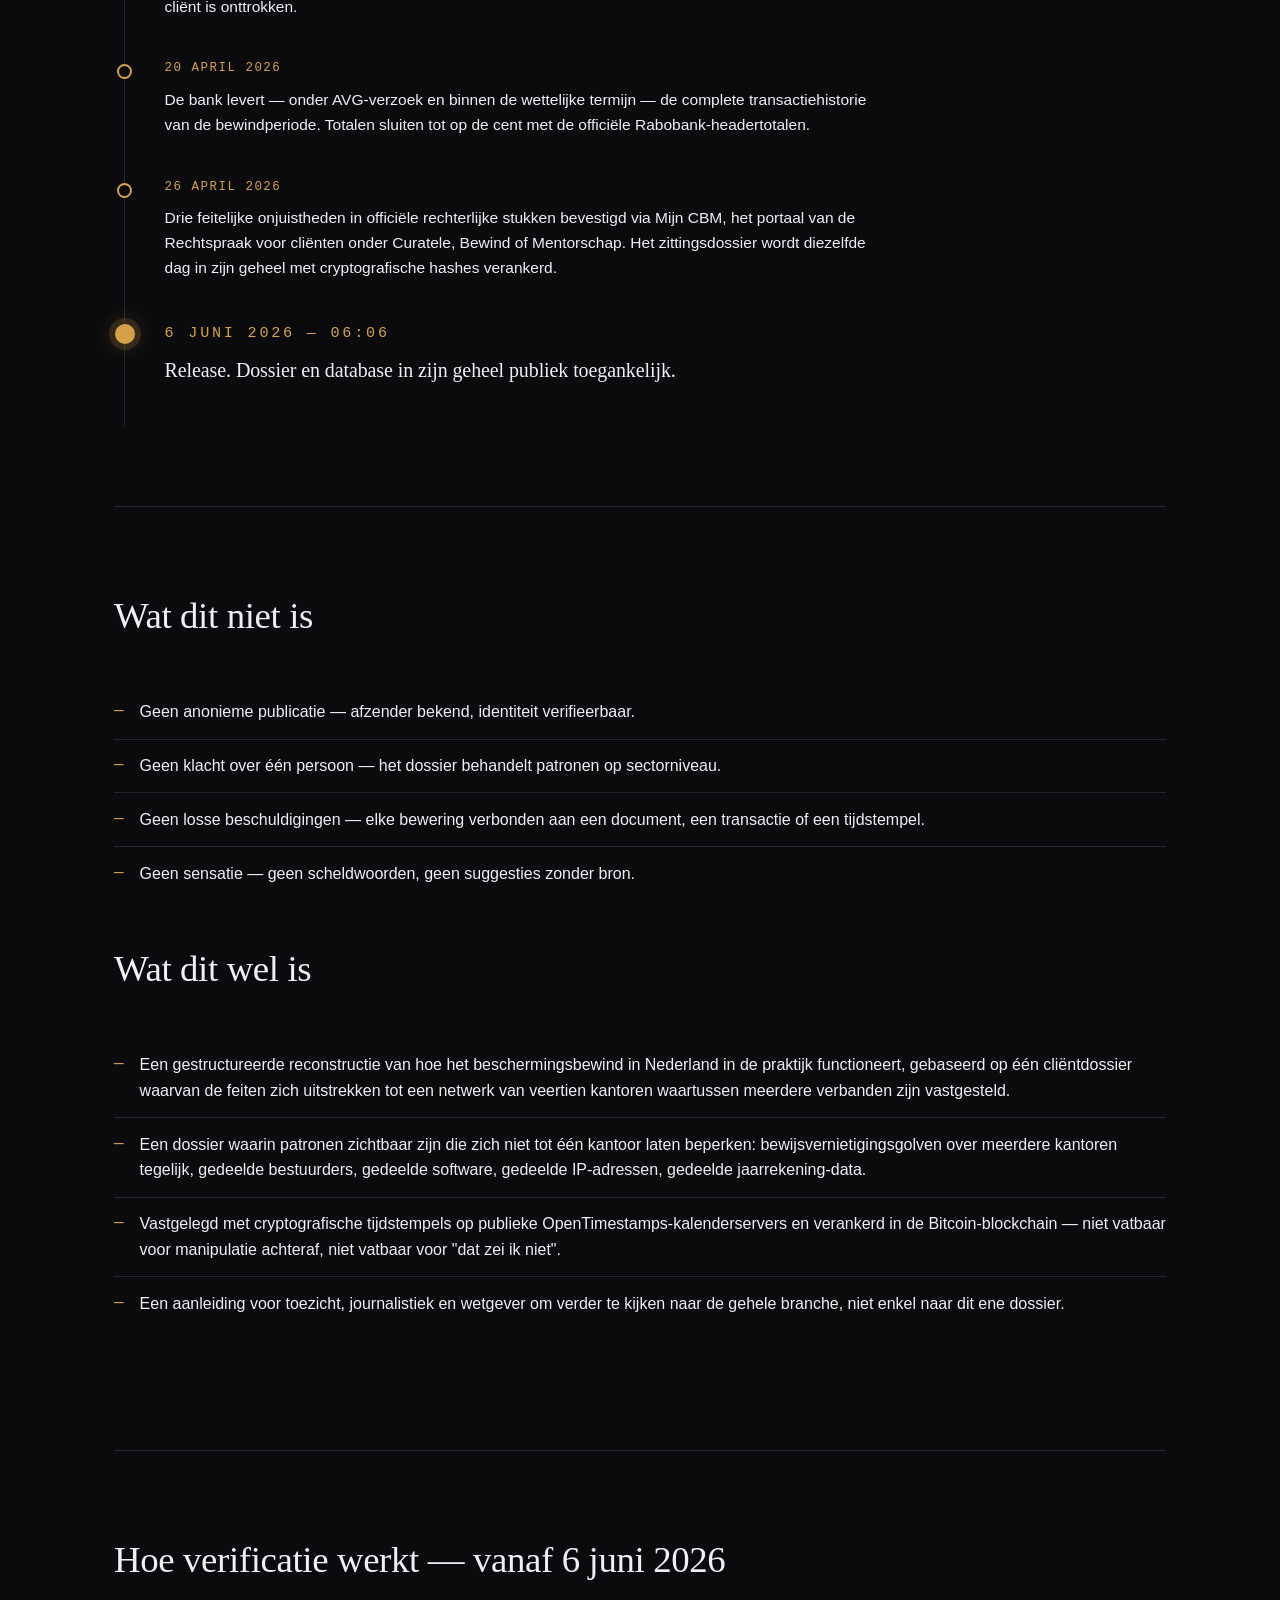
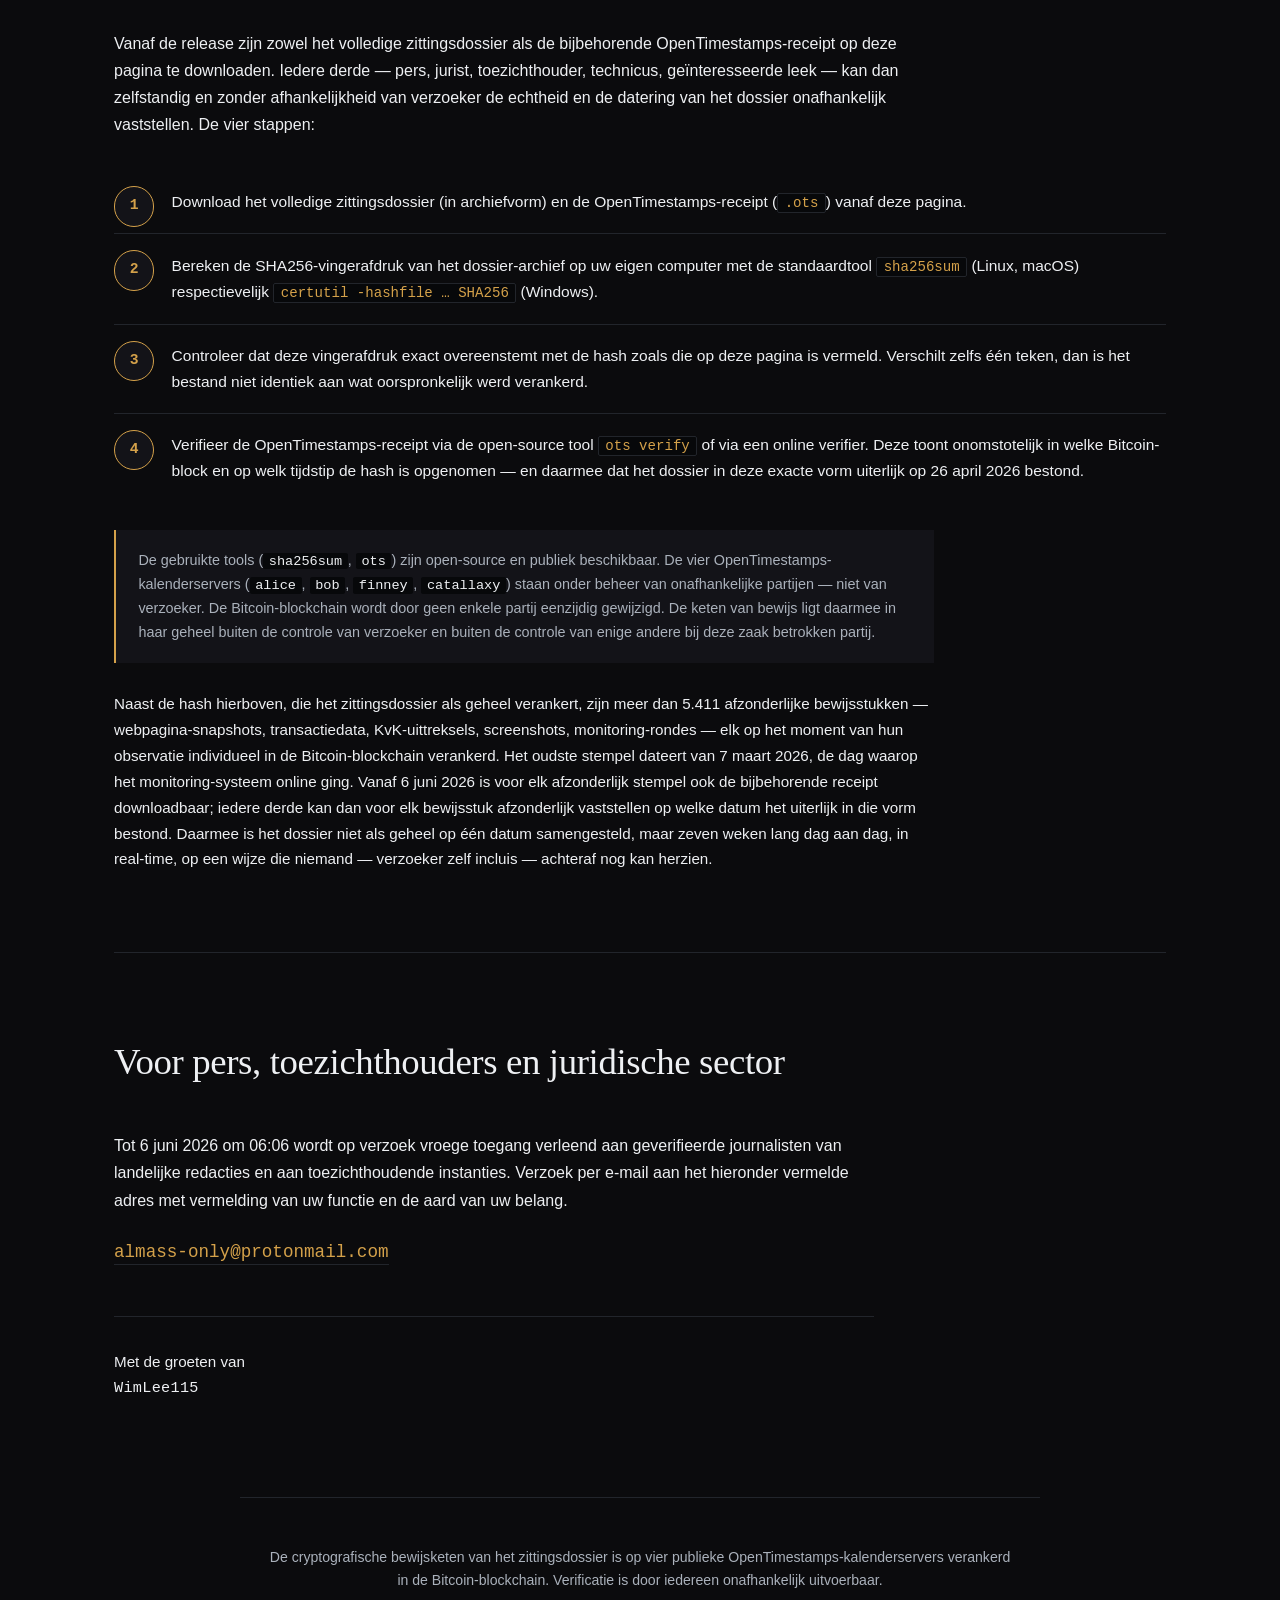
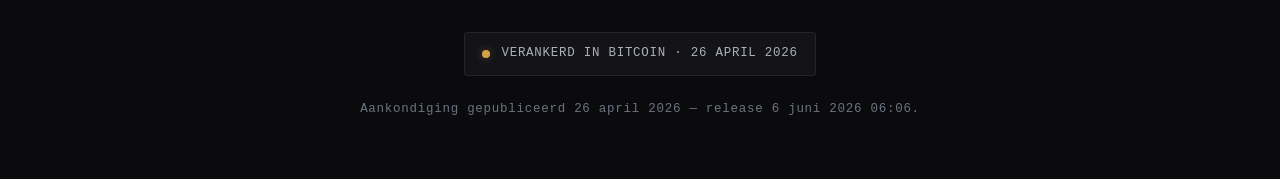
==== commit 0417ff8f: "5.411+ stempels uitgelegd: van punt-in-tijd naar tijdlijn-bewijs Reden: een hash op 26 april bewijst" ====
--- a/index.html
+++ b/index.html
@@ -42,7 +42,7 @@
 <meta name="twitter:image" content="https://dossier608.nl/og-image.svg">
 
 <title>Dossier608 — aankondiging</title>
-<link rel="stylesheet" href="style.css" integrity="sha384-lcvK54QHajYzoSdvwjMQW7ShEVfIBtes2YB9QEnfDD7ZWFEiXVOZ0cGqvXNZgkSL" crossorigin="anonymous">
+<link rel="stylesheet" href="style.css" integrity="sha384-Obx6TC9BWl22FrxpY8Ts9qvHFxPNEZ9cBRaSCkgDQfVu99UWNUpdicX432xWxtYN" crossorigin="anonymous">
 <link rel="canonical" href="https://dossier608.nl/">
 <link rel="icon" href="data:,">
 </head>
@@ -105,7 +105,7 @@
     <div class="stat"><span class="stat-num">38</span><span class="stat-lbl">domeinen 24/7 gemonitord</span></div>
     <div class="stat"><span class="stat-num">671.000+</span><span class="stat-lbl">geverifieerde scans sinds maart 2026</span></div>
     <div class="stat"><span class="stat-num">100.000+</span><span class="stat-lbl">bestanden</span></div>
-    <div class="stat"><span class="stat-num">5.411+</span><span class="stat-lbl">OpenTimestamps&#8209;verankeringen in de Bitcoin-blockchain</span></div>
+    <div class="stat"><span class="stat-num">5.411+</span><span class="stat-lbl">OpenTimestamps&#8209;verankeringen — elk bewijsstuk afzonderlijk vastgelegd op het moment van waarneming, niet retroactief</span></div>
     <div class="stat"><span class="stat-num">2&nbsp;GB</span><span class="stat-lbl">monitoring-database (live)</span></div>
   </div>
 </section>
@@ -187,6 +187,8 @@
     <li>Verifieer de OpenTimestamps-receipt via de open-source tool <code>ots verify</code> of via een online verifier. Deze toont onomstotelijk in welke Bitcoin-block en op welk tijdstip de hash is opgenomen — en daarmee dat het dossier in deze exacte vorm uiterlijk op 26 april 2026 bestond.</li>
   </ol>
   <p class="verification-note">De gebruikte tools (<code>sha256sum</code>, <code>ots</code>) zijn open-source en publiek beschikbaar. De vier OpenTimestamps-kalenderservers (<code>alice</code>, <code>bob</code>, <code>finney</code>, <code>catallaxy</code>) staan onder beheer van onafhankelijke partijen — niet van verzoeker. De Bitcoin-blockchain wordt door geen enkele partij eenzijdig gewijzigd. De keten van bewijs ligt daarmee in haar geheel buiten de controle van verzoeker en buiten de controle van enige andere bij deze zaak betrokken partij.</p>
+
+  <p class="verification-extra">Naast de hash hierboven, die het zittingsdossier als geheel verankert, zijn meer dan 5.411 afzonderlijke bewijsstukken — webpagina-snapshots, transactiedata, KvK-uittreksels, screenshots, monitoring-rondes — elk op het moment van hun observatie individueel in de Bitcoin-blockchain verankerd. Het oudste stempel dateert van 7 maart 2026, de dag waarop het monitoring-systeem online ging. Vanaf 6 juni 2026 is voor elk afzonderlijk stempel ook de bijbehorende receipt downloadbaar; iedere derde kan dan voor elk bewijsstuk afzonderlijk vaststellen op welke datum het uiterlijk in die vorm bestond. Daarmee is het dossier niet als geheel op één datum samengesteld, maar zeven weken lang dag aan dag, in real-time, op een wijze die niemand — verzoeker zelf incluis — achteraf nog kan herzien.</p>
 </section>
 
 <section class="block contact">
--- a/style.css
+++ b/style.css
@@ -563,6 +563,13 @@
   padding: 0.05rem 0.35rem;
   border-radius: 2px;
 }
+.verification-extra {
+  font-size: 0.95rem;
+  color: var(--fg);
+  line-height: 1.7;
+  margin: 1.75rem 0 0;
+  max-width: 820px;
+}
 @media (max-width: 640px) {
   .verification-steps li { padding-left: 3.1rem; font-size: 0.93rem; }
   .verification-steps li::before { width: 2.1rem; height: 2.1rem; line-height: 2rem; font-size: 0.85rem; }
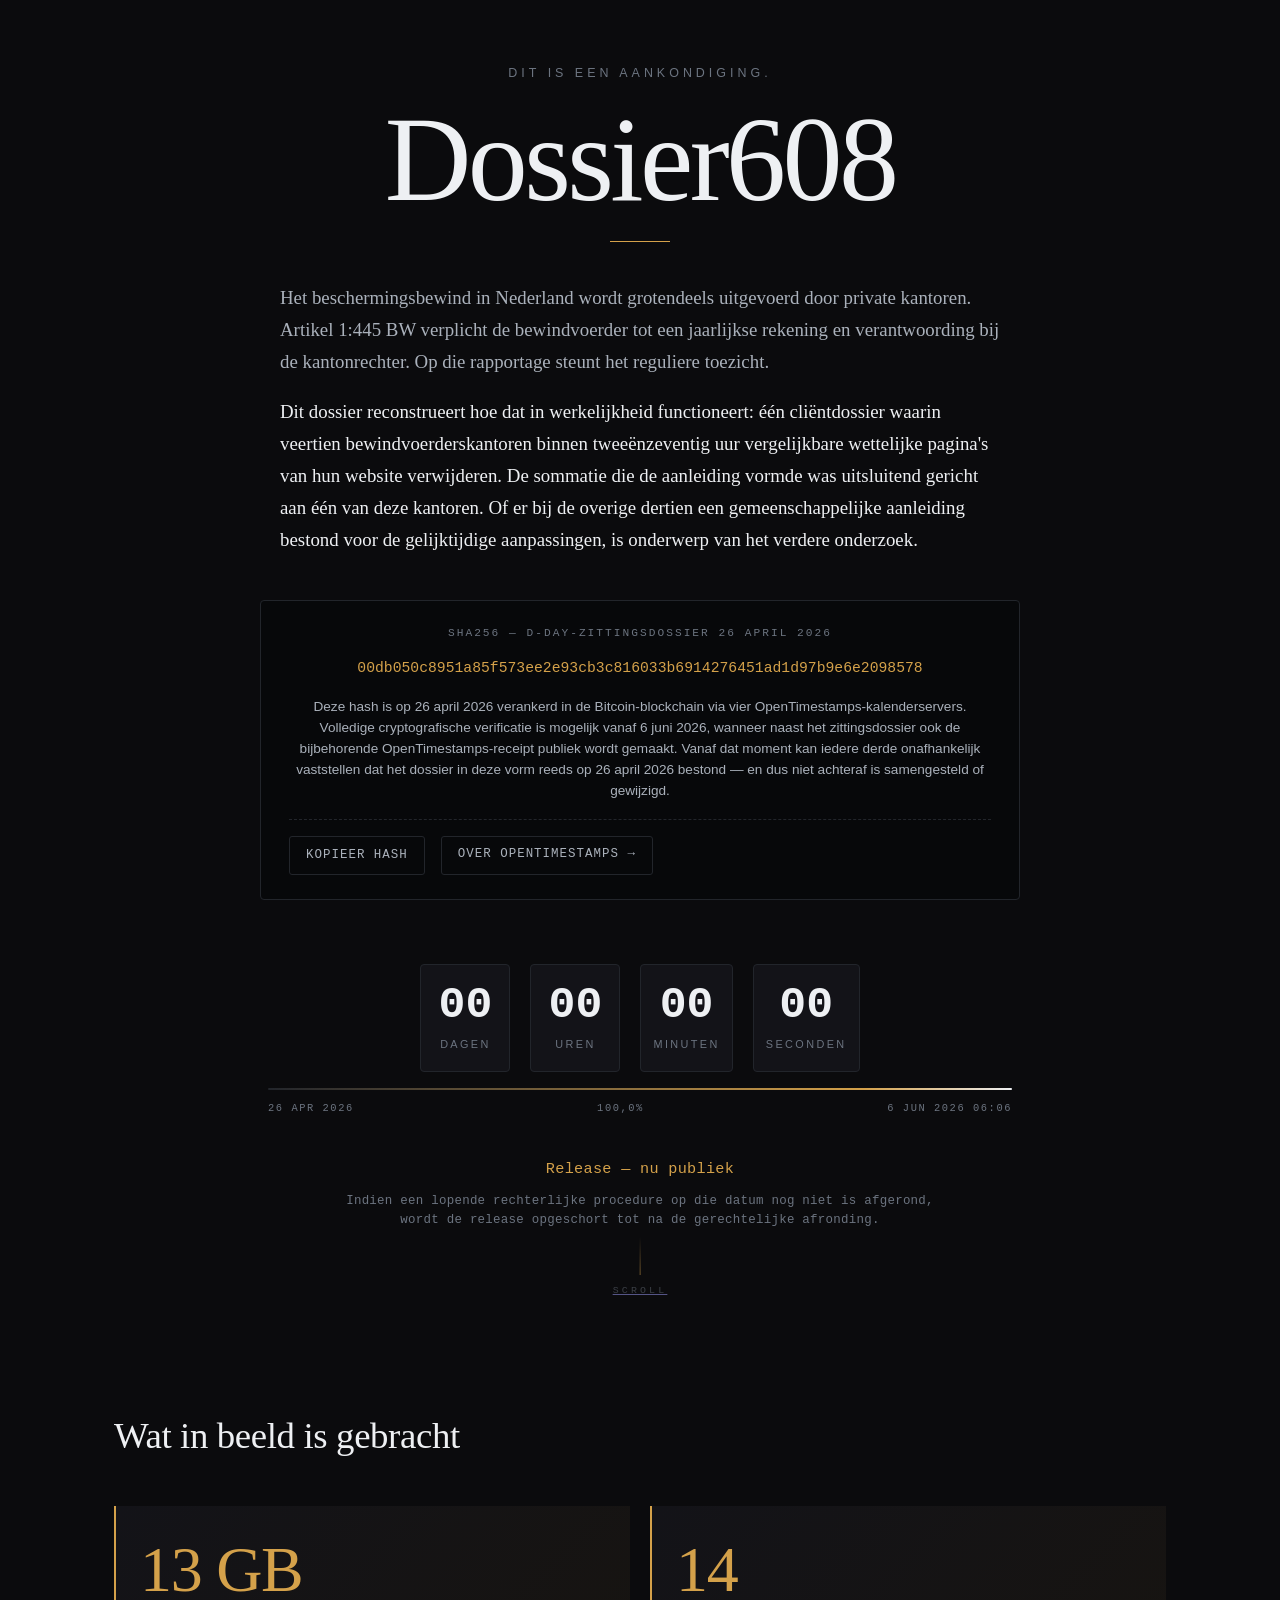
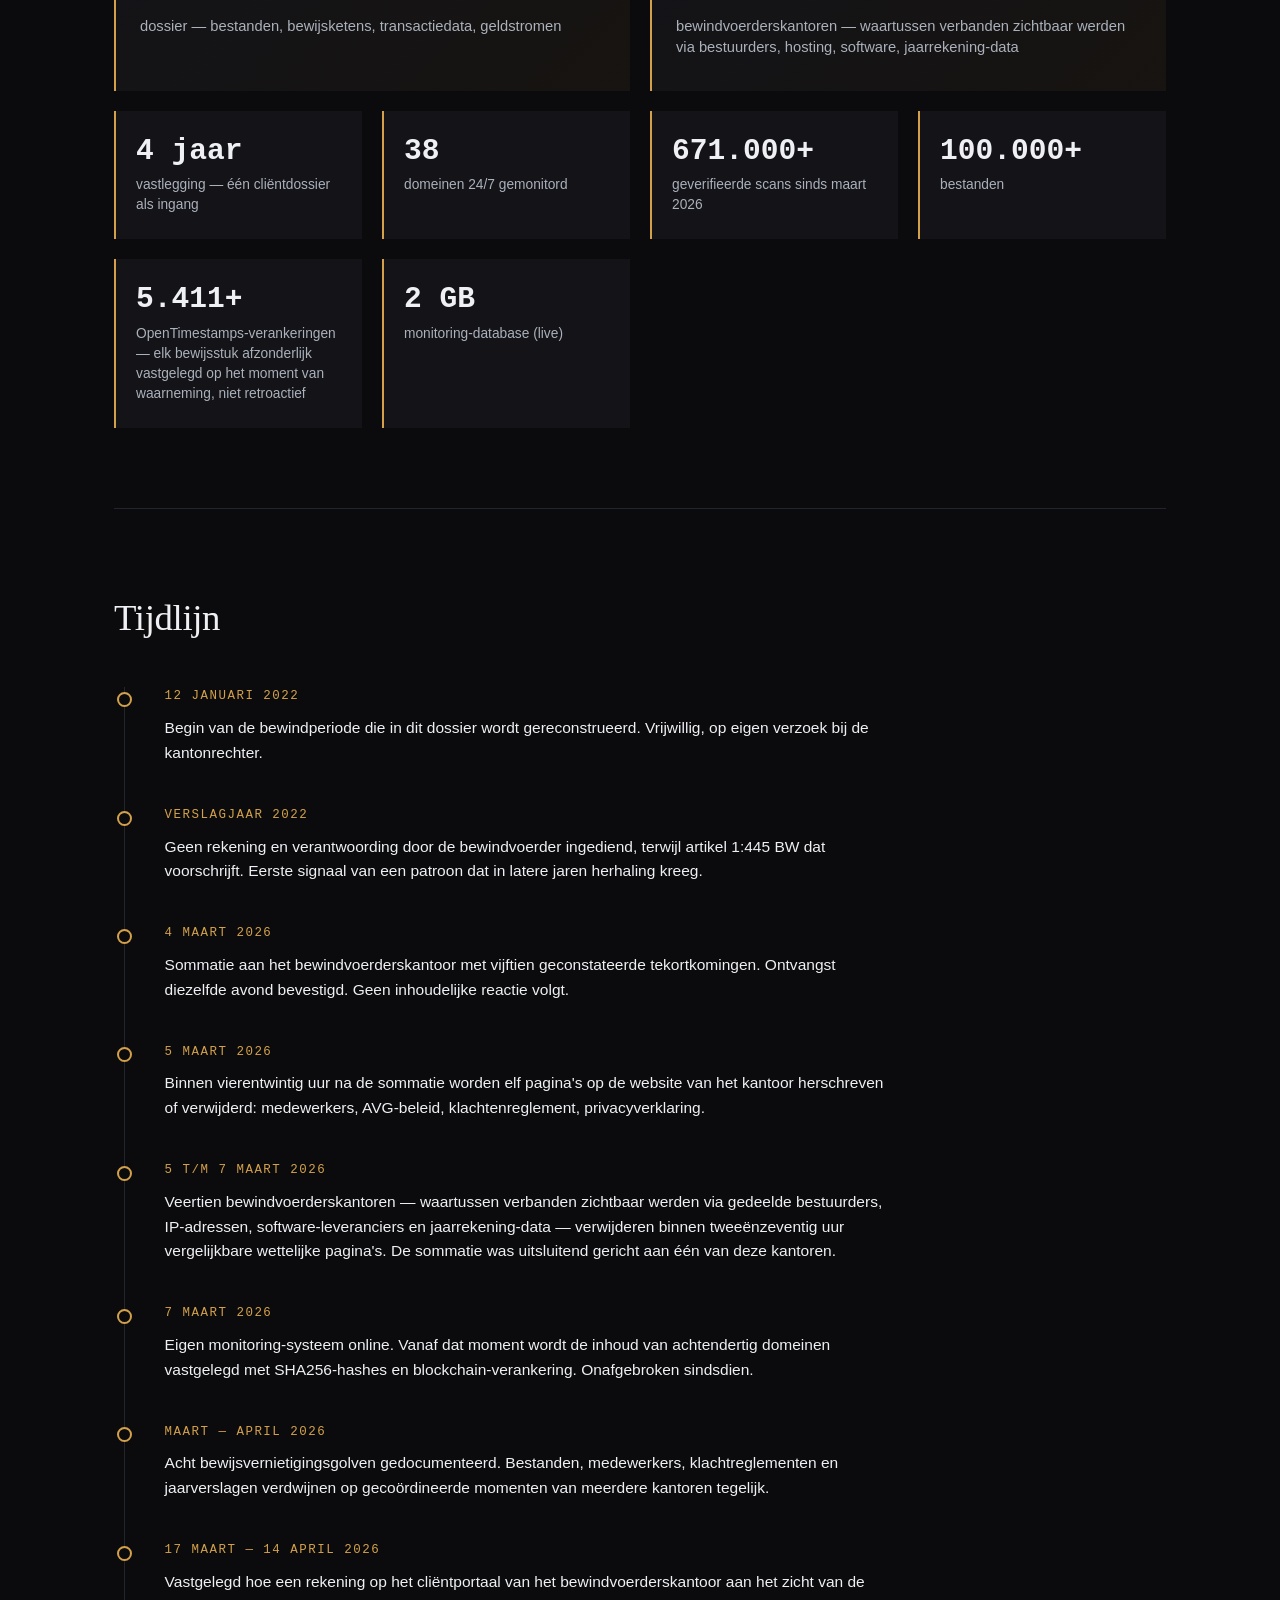
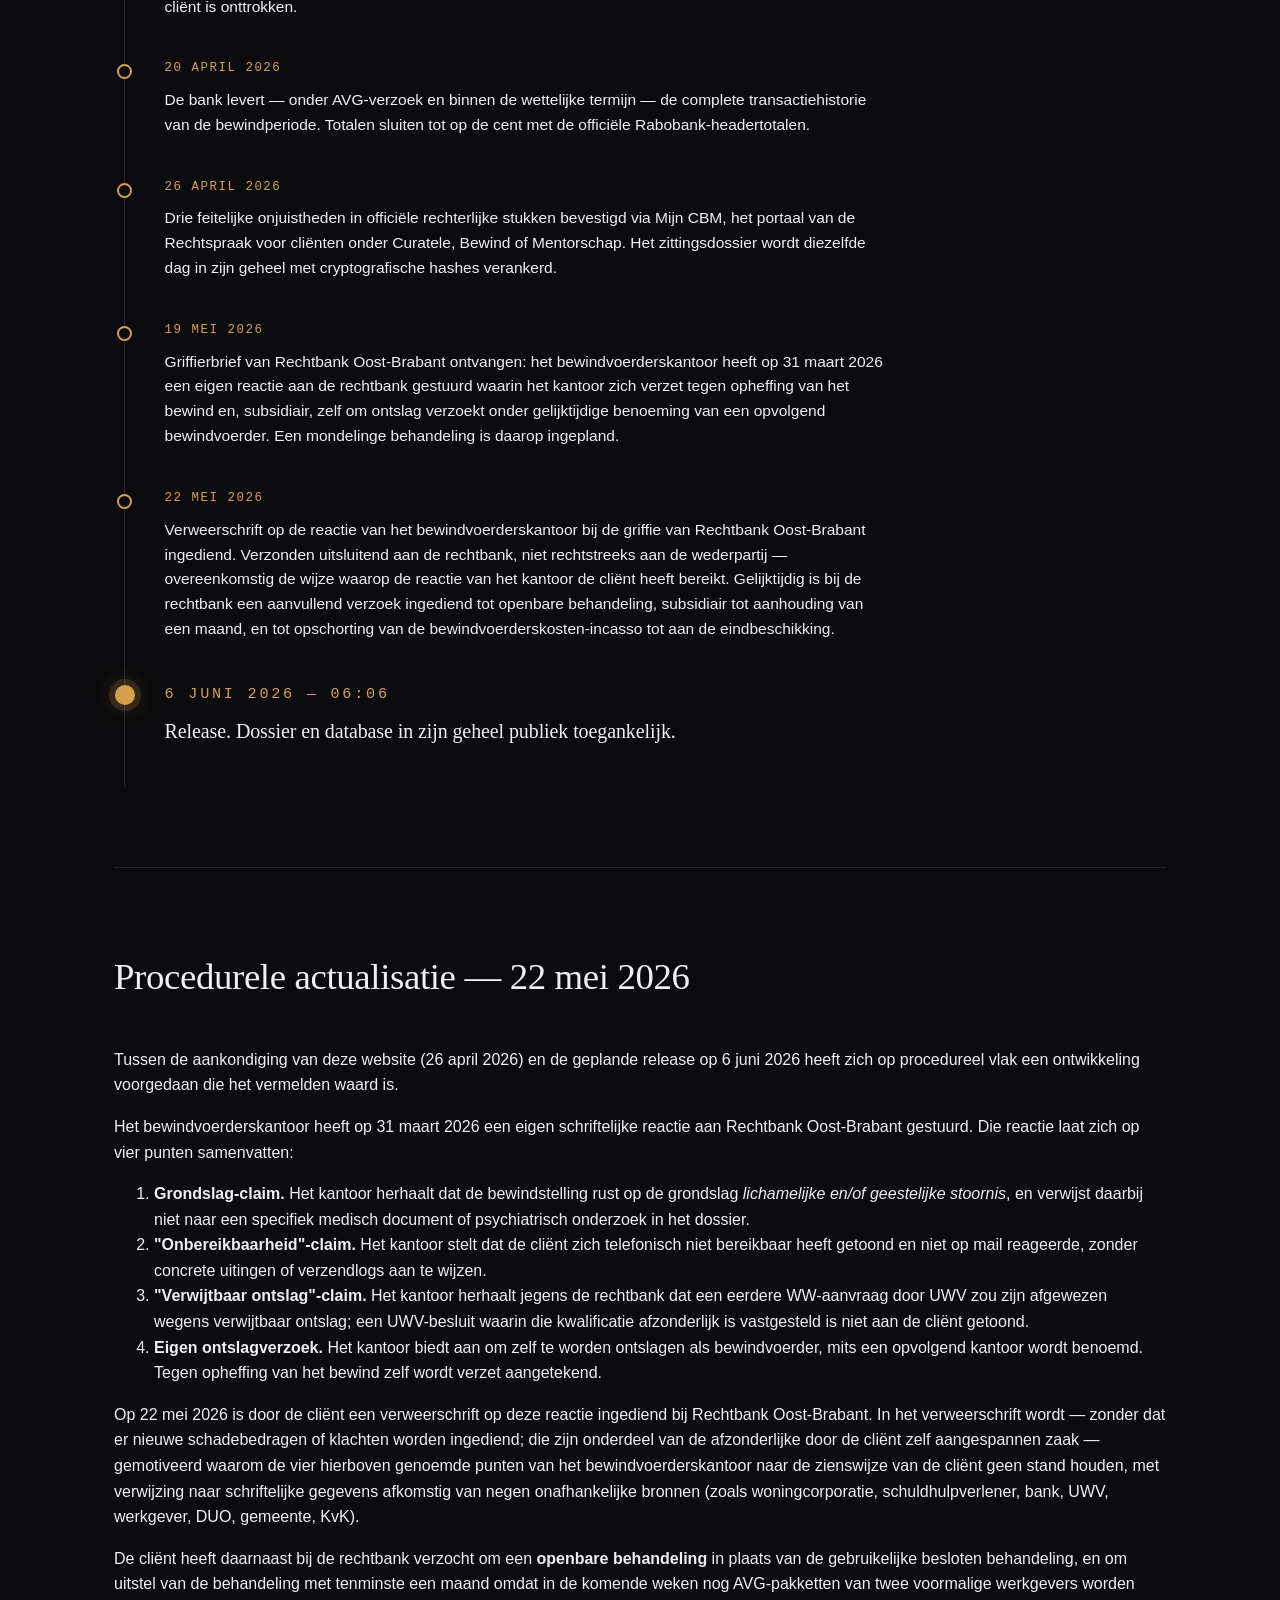
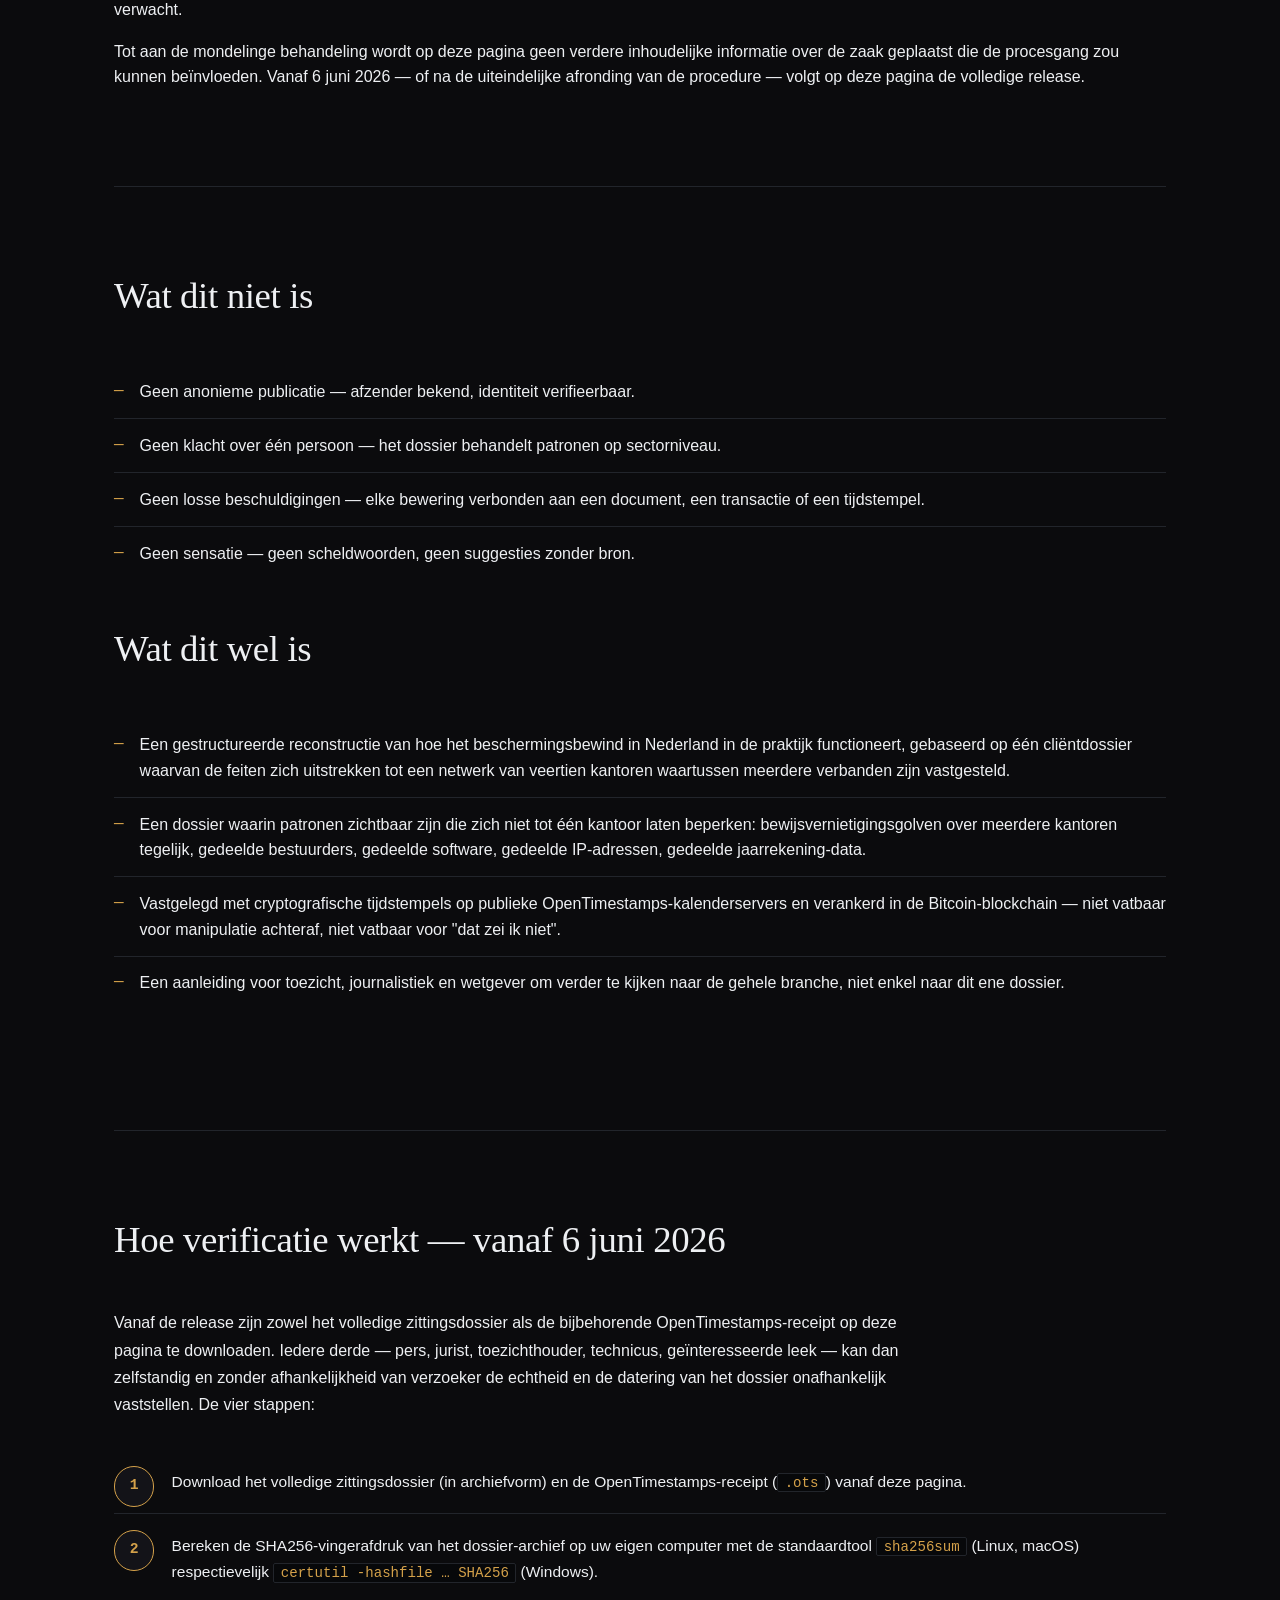
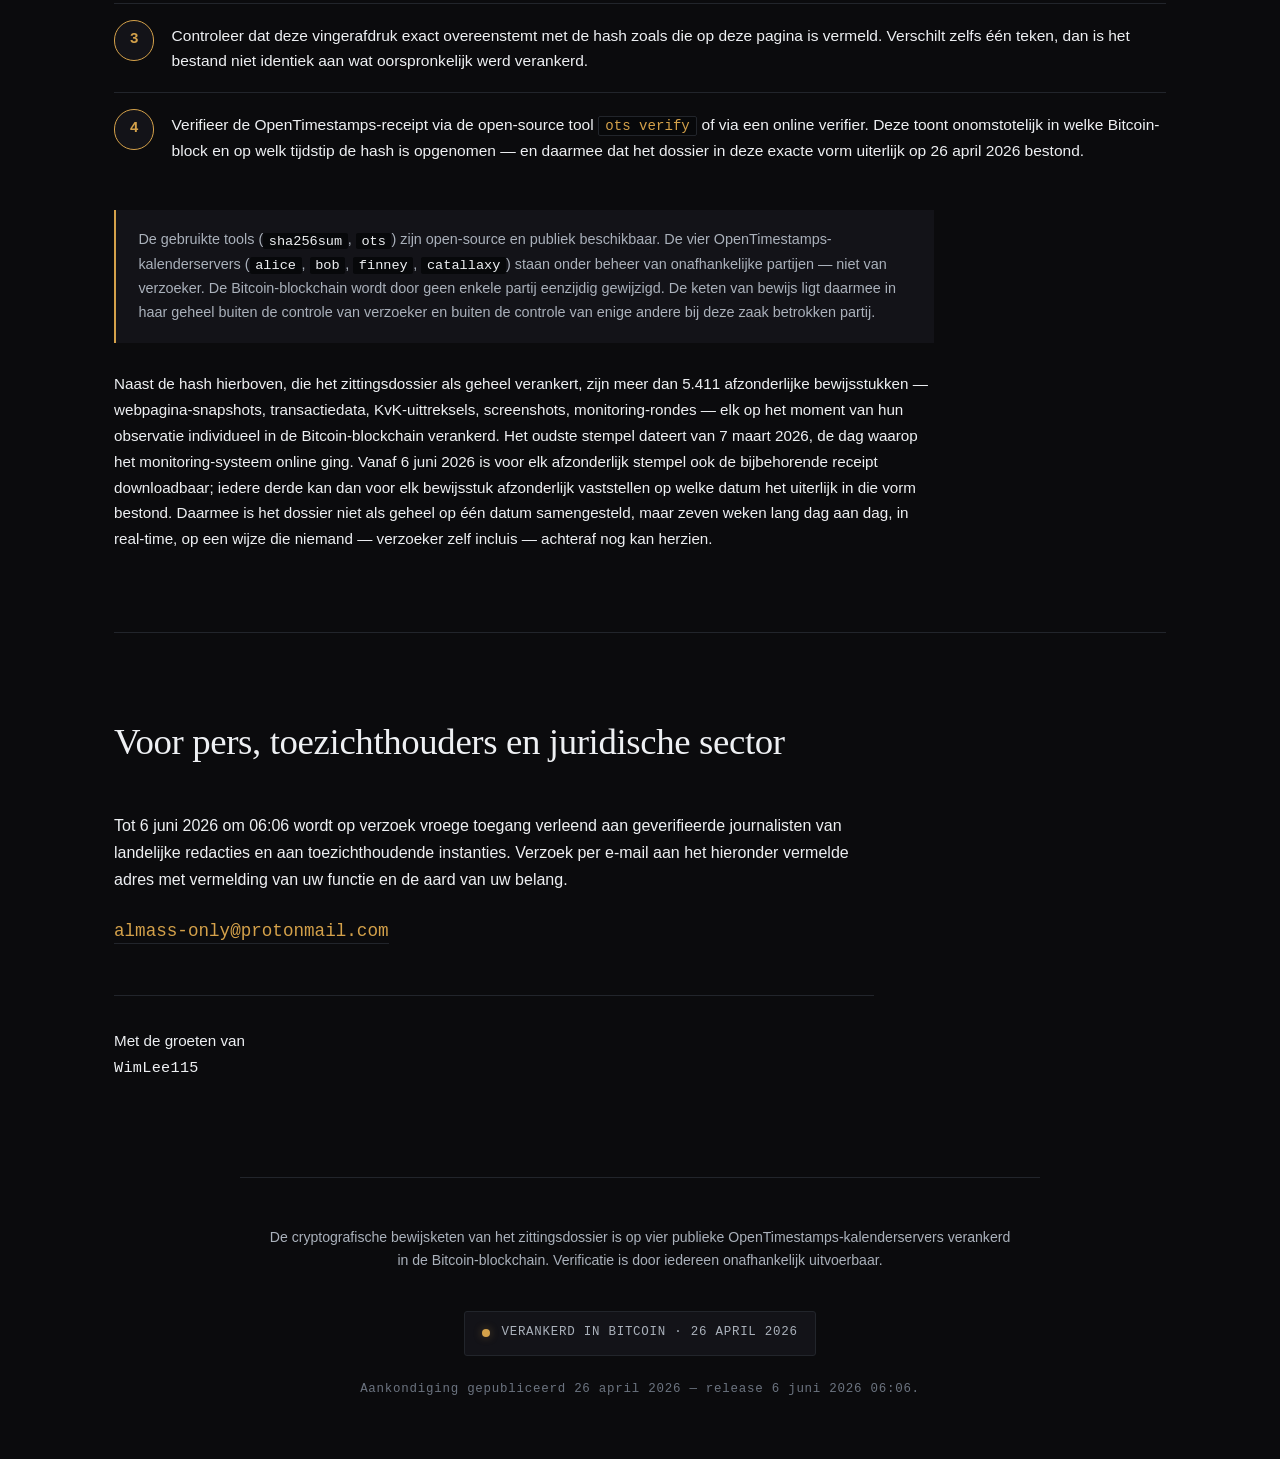
==== commit 4dc088ff: "22 mei 2026: procedurele actualisatie + tijdlijn 19/22 mei Tijdlijn uitgebreid met: - 19 mei: griffi" ====
--- a/index.html
+++ b/index.html
@@ -153,11 +153,34 @@
       <time>26 april 2026</time>
       <p>Drie feitelijke onjuistheden in officiële rechterlijke stukken bevestigd via Mijn CBM, het portaal van de Rechtspraak voor cliënten onder Curatele, Bewind of Mentorschap. Het zittingsdossier wordt diezelfde dag in zijn geheel met cryptografische hashes verankerd.</p>
     </li>
+    <li>
+      <time>19 mei 2026</time>
+      <p>Griffierbrief van Rechtbank Oost-Brabant ontvangen: het bewindvoerderskantoor heeft op 31 maart 2026 een eigen reactie aan de rechtbank gestuurd waarin het kantoor zich verzet tegen opheffing van het bewind en, subsidiair, zelf om ontslag verzoekt onder gelijktijdige benoeming van een opvolgend bewindvoerder. Een mondelinge behandeling is daarop ingepland.</p>
+    </li>
+    <li>
+      <time>22 mei 2026</time>
+      <p>Verweerschrift op de reactie van het bewindvoerderskantoor bij de griffie van Rechtbank Oost-Brabant ingediend. Verzonden uitsluitend aan de rechtbank, niet rechtstreeks aan de wederpartij — overeenkomstig de wijze waarop de reactie van het kantoor de cliënt heeft bereikt. Gelijktijdig is bij de rechtbank een aanvullend verzoek ingediend tot openbare behandeling, subsidiair tot aanhouding van een maand, en tot opschorting van de bewindvoerderskosten-incasso tot aan de eindbeschikking.</p>
+    </li>
     <li class="tl-final">
       <time>6 juni 2026 — 06:06</time>
       <p>Release. Dossier en database in zijn geheel publiek toegankelijk.</p>
     </li>
   </ol>
+</section>
+
+<section class="block update">
+  <h2>Procedurele actualisatie — 22 mei 2026</h2>
+  <p>Tussen de aankondiging van deze website (26 april 2026) en de geplande release op 6 juni 2026 heeft zich op procedureel vlak een ontwikkeling voorgedaan die het vermelden waard is.</p>
+  <p>Het bewindvoerderskantoor heeft op 31 maart 2026 een eigen schriftelijke reactie aan Rechtbank Oost-Brabant gestuurd. Die reactie laat zich op vier punten samenvatten:</p>
+  <ol class="update-list">
+    <li><strong>Grondslag-claim.</strong> Het kantoor herhaalt dat de bewindstelling rust op de grondslag <em>lichamelijke en/of geestelijke stoornis</em>, en verwijst daarbij niet naar een specifiek medisch document of psychiatrisch onderzoek in het dossier.</li>
+    <li><strong>"Onbereikbaarheid"-claim.</strong> Het kantoor stelt dat de cliënt zich telefonisch niet bereikbaar heeft getoond en niet op mail reageerde, zonder concrete uitingen of verzendlogs aan te wijzen.</li>
+    <li><strong>"Verwijtbaar ontslag"-claim.</strong> Het kantoor herhaalt jegens de rechtbank dat een eerdere WW-aanvraag door UWV zou zijn afgewezen wegens verwijtbaar ontslag; een UWV-besluit waarin die kwalificatie afzonderlijk is vastgesteld is niet aan de cliënt getoond.</li>
+    <li><strong>Eigen ontslagverzoek.</strong> Het kantoor biedt aan om zelf te worden ontslagen als bewindvoerder, mits een opvolgend kantoor wordt benoemd. Tegen opheffing van het bewind zelf wordt verzet aangetekend.</li>
+  </ol>
+  <p>Op 22 mei 2026 is door de cliënt een verweerschrift op deze reactie ingediend bij Rechtbank Oost-Brabant. In het verweerschrift wordt — zonder dat er nieuwe schadebedragen of klachten worden ingediend; die zijn onderdeel van de afzonderlijke door de cliënt zelf aangespannen zaak — gemotiveerd waarom de vier hierboven genoemde punten van het bewindvoerderskantoor naar de zienswijze van de cliënt geen stand houden, met verwijzing naar schriftelijke gegevens afkomstig van negen onafhankelijke bronnen (zoals woningcorporatie, schuldhulpverlener, bank, UWV, werkgever, DUO, gemeente, KvK).</p>
+  <p>De cliënt heeft daarnaast bij de rechtbank verzocht om een <strong>openbare behandeling</strong> in plaats van de gebruikelijke besloten behandeling, en om uitstel van de behandeling met tenminste een maand omdat in de komende weken nog AVG-pakketten van twee voormalige werkgevers worden verwacht.</p>
+  <p class="update-note">Tot aan de mondelinge behandeling wordt op deze pagina geen verdere inhoudelijke informatie over de zaak geplaatst die de procesgang zou kunnen beïnvloeden. Vanaf 6 juni 2026 — of na de uiteindelijke afronding van de procedure — volgt op deze pagina de volledige release.</p>
 </section>
 
 <section class="block stance">
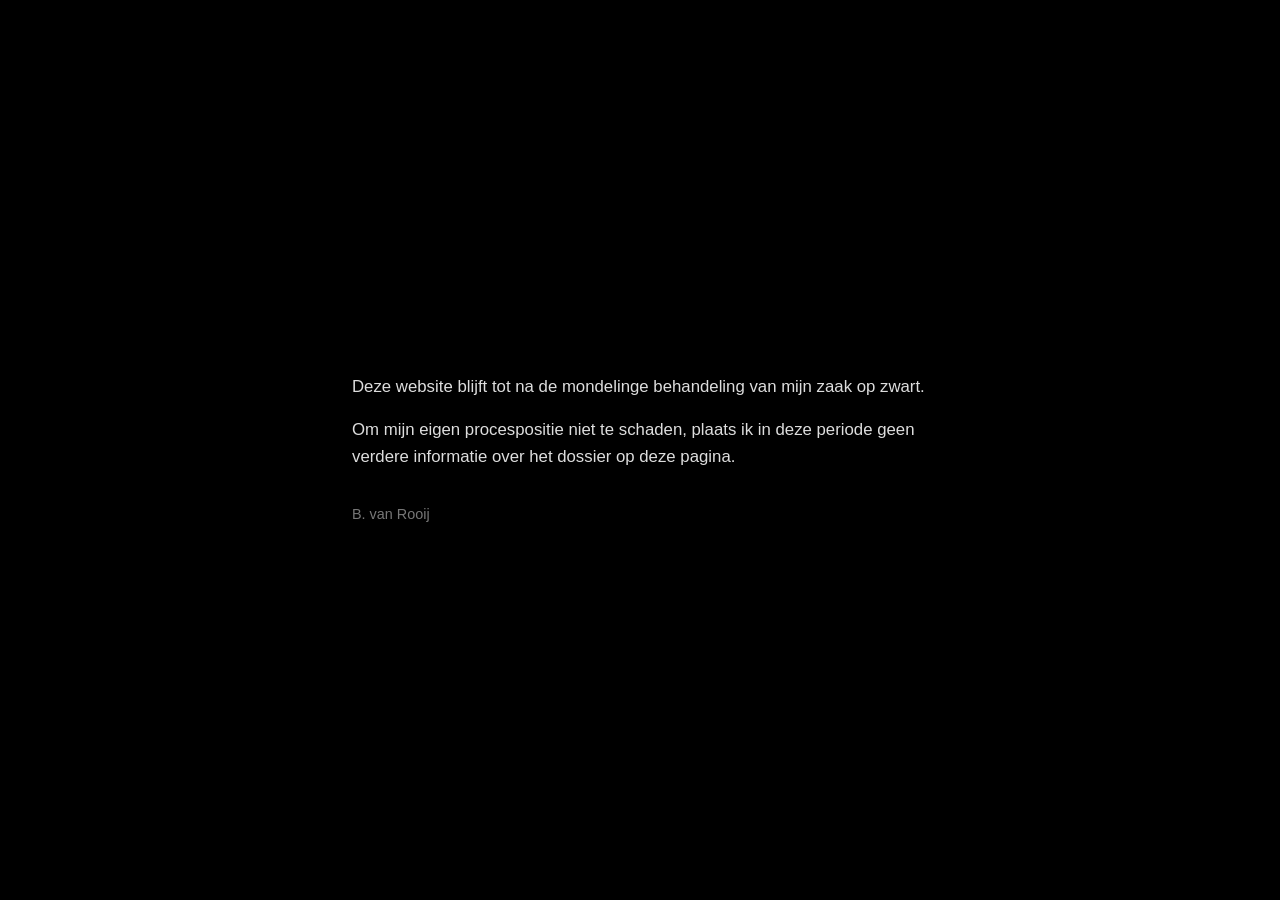
==== commit 9c57e32f: "25 mei: site op zwart tot na mondelinge behandeling Om eigen procespositie tijdens de lopende proced" ====
--- a/index.html
+++ b/index.html
@@ -4,232 +4,57 @@
 <meta charset="utf-8">
 <meta name="viewport" content="width=device-width, initial-scale=1, viewport-fit=cover">
 
-<!-- ===== Security headers (via meta — GitHub Pages serveert geen custom headers) ===== -->
-<meta http-equiv="Content-Security-Policy" content="default-src 'none'; style-src 'self'; script-src 'self'; img-src 'self' data:; font-src 'self'; connect-src 'none'; form-action 'none'; frame-ancestors 'none'; frame-src 'none'; child-src 'none'; worker-src 'none'; media-src 'none'; manifest-src 'none'; object-src 'none'; base-uri 'none'; require-trusted-types-for 'script'; upgrade-insecure-requests; block-all-mixed-content">
+<!-- Security headers (via meta — GitHub Pages serveert geen custom headers) -->
+<meta http-equiv="Content-Security-Policy" content="default-src 'none'; style-src 'unsafe-inline'; img-src 'none'; font-src 'none'; connect-src 'none'; form-action 'none'; frame-ancestors 'none'; frame-src 'none'; child-src 'none'; worker-src 'none'; media-src 'none'; manifest-src 'none'; object-src 'none'; base-uri 'none'; upgrade-insecure-requests; block-all-mixed-content">
 <meta http-equiv="X-Content-Type-Options" content="nosniff">
 <meta http-equiv="X-Frame-Options" content="DENY">
-<meta http-equiv="X-DNS-Prefetch-Control" content="off">
-<meta http-equiv="X-Permitted-Cross-Domain-Policies" content="none">
-<meta http-equiv="X-XSS-Protection" content="0">
 <meta http-equiv="Referrer-Policy" content="no-referrer">
-<meta http-equiv="Permissions-Policy" content="interest-cohort=(), camera=(), microphone=(), geolocation=(), payment=(), usb=(), accelerometer=(), gyroscope=(), magnetometer=(), bluetooth=(), midi=(), serial=(), hid=(), display-capture=(), idle-detection=(), sync-xhr=(), screen-wake-lock=(), web-share=(), xr-spatial-tracking=()">
-<meta http-equiv="Cross-Origin-Opener-Policy" content="same-origin">
-<meta http-equiv="Cross-Origin-Resource-Policy" content="same-origin">
+<meta http-equiv="Permissions-Policy" content="interest-cohort=(), camera=(), microphone=(), geolocation=()">
 
-<!-- ===== Indexering ===== -->
-<meta name="robots" content="index,follow,noarchive,nosnippet,noimageindex,max-image-preview:none,max-snippet:120">
-<meta name="googlebot" content="index,follow,noarchive,nosnippet,noimageindex">
-<meta name="bingbot" content="index,follow,noarchive,nosnippet,noimageindex">
-<meta name="format-detection" content="telephone=no, date=no, address=no, email=no">
-<meta name="description" content="Dossier608 — aankondiging van publicatie op 6 juni 2026 om 06:06. Reconstructie van het beschermingsbewind in Nederland vanuit één cliëntdossier dat een netwerk van veertien kantoren in beeld bracht.">
-<meta name="theme-color" content="#0b0b0d">
-<meta name="color-scheme" content="dark">
+<meta name="robots" content="noindex,nofollow,noarchive,nosnippet,noimageindex">
+<title>dossier608.nl</title>
 
-<!-- ===== Open Graph + Twitter ===== -->
-<meta property="og:title" content="Dossier608 — aankondiging">
-<meta property="og:description" content="6 juni 2026, 06:06 — reconstructie van het Nederlandse beschermingsbewind, vertrekkend vanuit één cliëntdossier.">
-<meta property="og:type" content="website">
-<meta property="og:locale" content="nl_NL">
-<meta property="og:url" content="https://dossier608.nl/">
-<meta property="og:image" content="https://dossier608.nl/og-image.svg">
-<meta property="og:image:type" content="image/svg+xml">
-<meta property="og:image:width" content="1200">
-<meta property="og:image:height" content="630">
-<meta property="og:image:alt" content="Dossier608 — release 6 juni 2026 06:06, met SHA256-verankering">
-<meta name="twitter:card" content="summary_large_image">
-<meta name="twitter:title" content="Dossier608 — aankondiging">
-<meta name="twitter:description" content="6 juni 2026, 06:06 — reconstructie van het Nederlandse beschermingsbewind, vertrekkend vanuit één cliëntdossier.">
-<meta name="twitter:image" content="https://dossier608.nl/og-image.svg">
-
-<title>Dossier608 — aankondiging</title>
-<link rel="stylesheet" href="style.css" integrity="sha384-Obx6TC9BWl22FrxpY8Ts9qvHFxPNEZ9cBRaSCkgDQfVu99UWNUpdicX432xWxtYN" crossorigin="anonymous">
-<link rel="canonical" href="https://dossier608.nl/">
-<link rel="icon" href="data:,">
+<style>
+  html, body {
+    margin: 0;
+    padding: 0;
+    height: 100%;
+    background: #000;
+    color: #ddd;
+    font-family: -apple-system, "Segoe UI", Roboto, "Helvetica Neue", Arial, sans-serif;
+    -webkit-font-smoothing: antialiased;
+  }
+  body {
+    display: flex;
+    align-items: center;
+    justify-content: center;
+    padding: 2rem;
+    box-sizing: border-box;
+  }
+  main {
+    max-width: 36rem;
+    line-height: 1.6;
+    font-size: 1.05rem;
+    text-align: left;
+  }
+  main p {
+    margin: 0 0 1rem 0;
+  }
+  main p:last-child {
+    margin-bottom: 0;
+  }
+  .meta {
+    color: #777;
+    font-size: 0.9rem;
+    margin-top: 2rem;
+  }
+</style>
 </head>
 <body>
-
-<header class="hero">
-  <p class="overline">Dit is een aankondiging.</p>
-  <h1 class="title">Dossier608</h1>
-
-  <div class="lead">
-    <p>Het beschermingsbewind in Nederland wordt grotendeels uitgevoerd door private kantoren. Artikel 1:445 BW verplicht de bewindvoerder tot een jaarlijkse rekening en verantwoording bij de kantonrechter. Op die rapportage steunt het reguliere toezicht.</p>
-    <p>Dit dossier reconstrueert hoe dat in werkelijkheid functioneert: één cliëntdossier waarin veertien bewindvoerderskantoren binnen tweeënzeventig uur vergelijkbare wettelijke pagina's van hun website verwijderen. De sommatie die de aanleiding vormde was uitsluitend gericht aan één van deze kantoren. Of er bij de overige dertien een gemeenschappelijke aanleiding bestond voor de gelijktijdige aanpassingen, is onderwerp van het verdere onderzoek.</p>
-  </div>
-
-  <div class="hash-frame" aria-label="cryptografische verankering">
-    <p class="hash-label">SHA256 — D-Day-zittingsdossier 26 april 2026</p>
-    <code class="hash" id="hash">00db050c8951a85f573ee2e93cb3c816033b6914276451ad1d97b9e6e2098578</code>
-    <p class="hash-note">Deze hash is op 26 april 2026 verankerd in de Bitcoin-blockchain via vier OpenTimestamps-kalenderservers. Volledige cryptografische verificatie is mogelijk vanaf 6 juni 2026, wanneer naast het zittingsdossier ook de bijbehorende OpenTimestamps-receipt publiek wordt gemaakt. Vanaf dat moment kan iedere derde onafhankelijk vaststellen dat het dossier in deze vorm reeds op 26 april 2026 bestond — en dus niet achteraf is samengesteld of gewijzigd.</p>
-    <div class="hash-actions">
-      <button type="button" id="hash-copy" class="hash-action" data-label-default="Kopieer hash" data-label-done="Gekopieerd ✓" data-label-fail="Selecteer + kopieer">Kopieer hash</button>
-      <a href="https://opentimestamps.org/" target="_blank" rel="noopener noreferrer external" class="hash-action">Over OpenTimestamps →</a>
-    </div>
-  </div>
-
-  <div class="countdown" id="countdown" aria-live="polite">
-    <div class="cd-block"><span class="cd-num" id="cd-d">--</span><span class="cd-lbl">dagen</span></div>
-    <div class="cd-block"><span class="cd-num" id="cd-h">--</span><span class="cd-lbl">uren</span></div>
-    <div class="cd-block"><span class="cd-num" id="cd-m">--</span><span class="cd-lbl">minuten</span></div>
-    <div class="cd-block"><span class="cd-num" id="cd-s">--</span><span class="cd-lbl">seconden</span></div>
-  </div>
-
-  <div class="progress-wrap" aria-label="voortgang naar release">
-    <div class="progress-bar" role="progressbar" aria-valuemin="0" aria-valuemax="100">
-      <div class="progress-fill" id="progress-fill"></div>
-    </div>
-    <div class="progress-meta">
-      <span>26 apr 2026</span>
-      <span id="progress-pct">--</span>
-      <span>6 jun 2026 06:06</span>
-    </div>
-  </div>
-
-  <p class="release-line">Release — 6 juni 2026, 06:06 (Europe/Amsterdam)</p>
-  <p class="release-condition">Indien een lopende rechterlijke procedure op die datum nog niet is afgerond, wordt de release opgeschort tot na de gerechtelijke afronding.</p>
-
-  <a href="#main-stats" class="scroll-cue" aria-label="scroll naar inhoud">
-    <span class="scroll-cue-line"></span>
-    <span class="scroll-cue-label">scroll</span>
-  </a>
-</header>
-
-<main id="main-stats">
-
-<section class="block stats">
-  <h2>Wat in beeld is gebracht</h2>
-  <div class="stats-grid">
-    <div class="stat stat--primary"><span class="stat-num">13&nbsp;GB</span><span class="stat-lbl">dossier — bestanden, bewijsketens, transactiedata, geldstromen</span></div>
-    <div class="stat stat--primary"><span class="stat-num">14</span><span class="stat-lbl">bewindvoerderskantoren — waartussen verbanden zichtbaar werden via bestuurders, hosting, software, jaarrekening-data</span></div>
-    <div class="stat"><span class="stat-num">4 jaar</span><span class="stat-lbl">vastlegging — één cliëntdossier als ingang</span></div>
-    <div class="stat"><span class="stat-num">38</span><span class="stat-lbl">domeinen 24/7 gemonitord</span></div>
-    <div class="stat"><span class="stat-num">671.000+</span><span class="stat-lbl">geverifieerde scans sinds maart 2026</span></div>
-    <div class="stat"><span class="stat-num">100.000+</span><span class="stat-lbl">bestanden</span></div>
-    <div class="stat"><span class="stat-num">5.411+</span><span class="stat-lbl">OpenTimestamps&#8209;verankeringen — elk bewijsstuk afzonderlijk vastgelegd op het moment van waarneming, niet retroactief</span></div>
-    <div class="stat"><span class="stat-num">2&nbsp;GB</span><span class="stat-lbl">monitoring-database (live)</span></div>
-  </div>
-</section>
-
-<section class="block timeline">
-  <h2>Tijdlijn</h2>
-  <ol class="tl">
-    <li>
-      <time>12 januari 2022</time>
-      <p>Begin van de bewindperiode die in dit dossier wordt gereconstrueerd. Vrijwillig, op eigen verzoek bij de kantonrechter.</p>
-    </li>
-    <li>
-      <time>verslagjaar 2022</time>
-      <p>Geen rekening en verantwoording door de bewindvoerder ingediend, terwijl artikel 1:445 BW dat voorschrijft. Eerste signaal van een patroon dat in latere jaren herhaling kreeg.</p>
-    </li>
-    <li>
-      <time>4 maart 2026</time>
-      <p>Sommatie aan het bewindvoerderskantoor met vijftien geconstateerde tekortkomingen. Ontvangst diezelfde avond bevestigd. Geen inhoudelijke reactie volgt.</p>
-    </li>
-    <li>
-      <time>5 maart 2026</time>
-      <p>Binnen vierentwintig uur na de sommatie worden elf pagina's op de website van het kantoor herschreven of verwijderd: medewerkers, AVG-beleid, klachtenreglement, privacyverklaring.</p>
-    </li>
-    <li>
-      <time>5 t/m 7 maart 2026</time>
-      <p>Veertien bewindvoerderskantoren — waartussen verbanden zichtbaar werden via gedeelde bestuurders, IP-adressen, software-leveranciers en jaarrekening-data — verwijderen binnen tweeënzeventig uur vergelijkbare wettelijke pagina's. De sommatie was uitsluitend gericht aan één van deze kantoren.</p>
-    </li>
-    <li>
-      <time>7 maart 2026</time>
-      <p>Eigen monitoring-systeem online. Vanaf dat moment wordt de inhoud van achtendertig domeinen vastgelegd met SHA256-hashes en blockchain-verankering. Onafgebroken sindsdien.</p>
-    </li>
-    <li>
-      <time>maart — april 2026</time>
-      <p>Acht bewijsvernietigingsgolven gedocumenteerd. Bestanden, medewerkers, klachtreglementen en jaarverslagen verdwijnen op gecoördineerde momenten van meerdere kantoren tegelijk.</p>
-    </li>
-    <li>
-      <time>17 maart — 14 april 2026</time>
-      <p>Vastgelegd hoe een rekening op het cliëntportaal van het bewindvoerderskantoor aan het zicht van de cliënt is onttrokken.</p>
-    </li>
-    <li>
-      <time>20 april 2026</time>
-      <p>De bank levert — onder AVG-verzoek en binnen de wettelijke termijn — de complete transactiehistorie van de bewindperiode. Totalen sluiten tot op de cent met de officiële Rabobank-headertotalen.</p>
-    </li>
-    <li>
-      <time>26 april 2026</time>
-      <p>Drie feitelijke onjuistheden in officiële rechterlijke stukken bevestigd via Mijn CBM, het portaal van de Rechtspraak voor cliënten onder Curatele, Bewind of Mentorschap. Het zittingsdossier wordt diezelfde dag in zijn geheel met cryptografische hashes verankerd.</p>
-    </li>
-    <li>
-      <time>19 mei 2026</time>
-      <p>Griffierbrief van Rechtbank Oost-Brabant ontvangen: het bewindvoerderskantoor heeft op 31 maart 2026 een eigen reactie aan de rechtbank gestuurd waarin het kantoor zich verzet tegen opheffing van het bewind en, subsidiair, zelf om ontslag verzoekt onder gelijktijdige benoeming van een opvolgend bewindvoerder. Een mondelinge behandeling is daarop ingepland.</p>
-    </li>
-    <li>
-      <time>22 mei 2026</time>
-      <p>Verweerschrift op de reactie van het bewindvoerderskantoor bij de griffie van Rechtbank Oost-Brabant ingediend. Verzonden uitsluitend aan de rechtbank, niet rechtstreeks aan de wederpartij — overeenkomstig de wijze waarop de reactie van het kantoor de cliënt heeft bereikt. Gelijktijdig is bij de rechtbank een aanvullend verzoek ingediend tot openbare behandeling, subsidiair tot aanhouding van een maand, en tot opschorting van de bewindvoerderskosten-incasso tot aan de eindbeschikking.</p>
-    </li>
-    <li class="tl-final">
-      <time>6 juni 2026 — 06:06</time>
-      <p>Release. Dossier en database in zijn geheel publiek toegankelijk.</p>
-    </li>
-  </ol>
-</section>
-
-<section class="block update">
-  <h2>Procedurele actualisatie — 22 mei 2026</h2>
-  <p>Tussen de aankondiging van deze website (26 april 2026) en de geplande release op 6 juni 2026 heeft zich op procedureel vlak een ontwikkeling voorgedaan die het vermelden waard is.</p>
-  <p>Het bewindvoerderskantoor heeft op 31 maart 2026 een eigen schriftelijke reactie aan Rechtbank Oost-Brabant gestuurd. Die reactie laat zich op vier punten samenvatten:</p>
-  <ol class="update-list">
-    <li><strong>Grondslag-claim.</strong> Het kantoor herhaalt dat de bewindstelling rust op de grondslag <em>lichamelijke en/of geestelijke stoornis</em>, en verwijst daarbij niet naar een specifiek medisch document of psychiatrisch onderzoek in het dossier.</li>
-    <li><strong>"Onbereikbaarheid"-claim.</strong> Het kantoor stelt dat de cliënt zich telefonisch niet bereikbaar heeft getoond en niet op mail reageerde, zonder concrete uitingen of verzendlogs aan te wijzen.</li>
-    <li><strong>"Verwijtbaar ontslag"-claim.</strong> Het kantoor herhaalt jegens de rechtbank dat een eerdere WW-aanvraag door UWV zou zijn afgewezen wegens verwijtbaar ontslag; een UWV-besluit waarin die kwalificatie afzonderlijk is vastgesteld is niet aan de cliënt getoond.</li>
-    <li><strong>Eigen ontslagverzoek.</strong> Het kantoor biedt aan om zelf te worden ontslagen als bewindvoerder, mits een opvolgend kantoor wordt benoemd. Tegen opheffing van het bewind zelf wordt verzet aangetekend.</li>
-  </ol>
-  <p>Op 22 mei 2026 is door de cliënt een verweerschrift op deze reactie ingediend bij Rechtbank Oost-Brabant. In het verweerschrift wordt — zonder dat er nieuwe schadebedragen of klachten worden ingediend; die zijn onderdeel van de afzonderlijke door de cliënt zelf aangespannen zaak — gemotiveerd waarom de vier hierboven genoemde punten van het bewindvoerderskantoor naar de zienswijze van de cliënt geen stand houden, met verwijzing naar schriftelijke gegevens afkomstig van negen onafhankelijke bronnen (zoals woningcorporatie, schuldhulpverlener, bank, UWV, werkgever, DUO, gemeente, KvK).</p>
-  <p>De cliënt heeft daarnaast bij de rechtbank verzocht om een <strong>openbare behandeling</strong> in plaats van de gebruikelijke besloten behandeling, en om uitstel van de behandeling met tenminste een maand omdat in de komende weken nog AVG-pakketten van twee voormalige werkgevers worden verwacht.</p>
-  <p class="update-note">Tot aan de mondelinge behandeling wordt op deze pagina geen verdere inhoudelijke informatie over de zaak geplaatst die de procesgang zou kunnen beïnvloeden. Vanaf 6 juni 2026 — of na de uiteindelijke afronding van de procedure — volgt op deze pagina de volledige release.</p>
-</section>
-
-<section class="block stance">
-  <h2>Wat dit niet is</h2>
-  <ul>
-    <li>Geen anonieme publicatie — afzender bekend, identiteit verifieerbaar.</li>
-    <li>Geen klacht over één persoon — het dossier behandelt patronen op sectorniveau.</li>
-    <li>Geen losse beschuldigingen — elke bewering verbonden aan een document, een transactie of een tijdstempel.</li>
-    <li>Geen sensatie — geen scheldwoorden, geen suggesties zonder bron.</li>
-  </ul>
-  <h2>Wat dit wel is</h2>
-  <ul>
-    <li>Een gestructureerde reconstructie van hoe het beschermingsbewind in Nederland in de praktijk functioneert, gebaseerd op één cliëntdossier waarvan de feiten zich uitstrekken tot een netwerk van veertien kantoren waartussen meerdere verbanden zijn vastgesteld.</li>
-    <li>Een dossier waarin patronen zichtbaar zijn die zich niet tot één kantoor laten beperken: bewijsvernietigingsgolven over meerdere kantoren tegelijk, gedeelde bestuurders, gedeelde software, gedeelde IP-adressen, gedeelde jaarrekening-data.</li>
-    <li>Vastgelegd met cryptografische tijdstempels op publieke OpenTimestamps-kalenderservers en verankerd in de Bitcoin-blockchain — niet vatbaar voor manipulatie achteraf, niet vatbaar voor "dat zei ik niet".</li>
-    <li>Een aanleiding voor toezicht, journalistiek en wetgever om verder te kijken naar de gehele branche, niet enkel naar dit ene dossier.</li>
-  </ul>
-</section>
-
-<section class="block verification">
-  <h2>Hoe verificatie werkt — vanaf 6 juni 2026</h2>
-  <p class="verification-intro">Vanaf de release zijn zowel het volledige zittingsdossier als de bijbehorende OpenTimestamps-receipt op deze pagina te downloaden. Iedere derde — pers, jurist, toezichthouder, technicus, geïnteresseerde leek — kan dan zelfstandig en zonder afhankelijkheid van verzoeker de echtheid en de datering van het dossier onafhankelijk vaststellen. De vier stappen:</p>
-  <ol class="verification-steps">
-    <li>Download het volledige zittingsdossier (in archiefvorm) en de OpenTimestamps-receipt (<code>.ots</code>) vanaf deze pagina.</li>
-    <li>Bereken de SHA256-vingerafdruk van het dossier-archief op uw eigen computer met de standaardtool <code>sha256sum</code> (Linux, macOS) respectievelijk <code>certutil -hashfile … SHA256</code> (Windows).</li>
-    <li>Controleer dat deze vingerafdruk exact overeenstemt met de hash zoals die op deze pagina is vermeld. Verschilt zelfs één teken, dan is het bestand niet identiek aan wat oorspronkelijk werd verankerd.</li>
-    <li>Verifieer de OpenTimestamps-receipt via de open-source tool <code>ots verify</code> of via een online verifier. Deze toont onomstotelijk in welke Bitcoin-block en op welk tijdstip de hash is opgenomen — en daarmee dat het dossier in deze exacte vorm uiterlijk op 26 april 2026 bestond.</li>
-  </ol>
-  <p class="verification-note">De gebruikte tools (<code>sha256sum</code>, <code>ots</code>) zijn open-source en publiek beschikbaar. De vier OpenTimestamps-kalenderservers (<code>alice</code>, <code>bob</code>, <code>finney</code>, <code>catallaxy</code>) staan onder beheer van onafhankelijke partijen — niet van verzoeker. De Bitcoin-blockchain wordt door geen enkele partij eenzijdig gewijzigd. De keten van bewijs ligt daarmee in haar geheel buiten de controle van verzoeker en buiten de controle van enige andere bij deze zaak betrokken partij.</p>
-
-  <p class="verification-extra">Naast de hash hierboven, die het zittingsdossier als geheel verankert, zijn meer dan 5.411 afzonderlijke bewijsstukken — webpagina-snapshots, transactiedata, KvK-uittreksels, screenshots, monitoring-rondes — elk op het moment van hun observatie individueel in de Bitcoin-blockchain verankerd. Het oudste stempel dateert van 7 maart 2026, de dag waarop het monitoring-systeem online ging. Vanaf 6 juni 2026 is voor elk afzonderlijk stempel ook de bijbehorende receipt downloadbaar; iedere derde kan dan voor elk bewijsstuk afzonderlijk vaststellen op welke datum het uiterlijk in die vorm bestond. Daarmee is het dossier niet als geheel op één datum samengesteld, maar zeven weken lang dag aan dag, in real-time, op een wijze die niemand — verzoeker zelf incluis — achteraf nog kan herzien.</p>
-</section>
-
-<section class="block contact">
-  <h2>Voor pers, toezichthouders en juridische sector</h2>
-  <p>Tot 6 juni 2026 om 06:06 wordt op verzoek vroege toegang verleend aan geverifieerde journalisten van landelijke redacties en aan toezichthoudende instanties. Verzoek per e-mail aan het hieronder vermelde adres met vermelding van uw functie en de aard van uw belang.</p>
-  <p class="email"><span id="contact-email" data-u="YWxtYXNzLW9ubHk=" data-d="cHJvdG9ubWFpbC5jb20=">[laden…]</span></p>
-  <noscript><p class="email" style="color:var(--fg-mute);font-size:0.9rem">Schakel JavaScript in om het contactadres te tonen.</p></noscript>
-  <p class="signature">Met de groeten van<br><strong>WimLee115</strong></p>
-</section>
-
+<main>
+  <p>Deze website blijft tot na de mondelinge behandeling van mijn zaak op zwart.</p>
+  <p>Om mijn eigen procespositie niet te schaden, plaats ik in deze periode geen verdere informatie over het dossier op deze pagina.</p>
+  <p class="meta">B. van Rooij</p>
 </main>
-
-<footer>
-  <p>De cryptografische bewijsketen van het zittingsdossier is op vier publieke OpenTimestamps-kalenderservers verankerd in de Bitcoin-blockchain. Verificatie is door iedereen onafhankelijk uitvoerbaar.</p>
-  <span class="ots-badge">Verankerd in Bitcoin · 26 april 2026</span>
-  <p class="meta">Aankondiging gepubliceerd 26 april 2026 — release 6 juni 2026 06:06.</p>
-</footer>
-
-<script src="countdown.js" integrity="sha384-FyxBCsrAd994YyG5G8DPeEQe9+ZRZ+jRnK6eimmAPC0URetnwpRQHTvoNc1+YnUy" crossorigin="anonymous" defer></script>
 </body>
 </html>
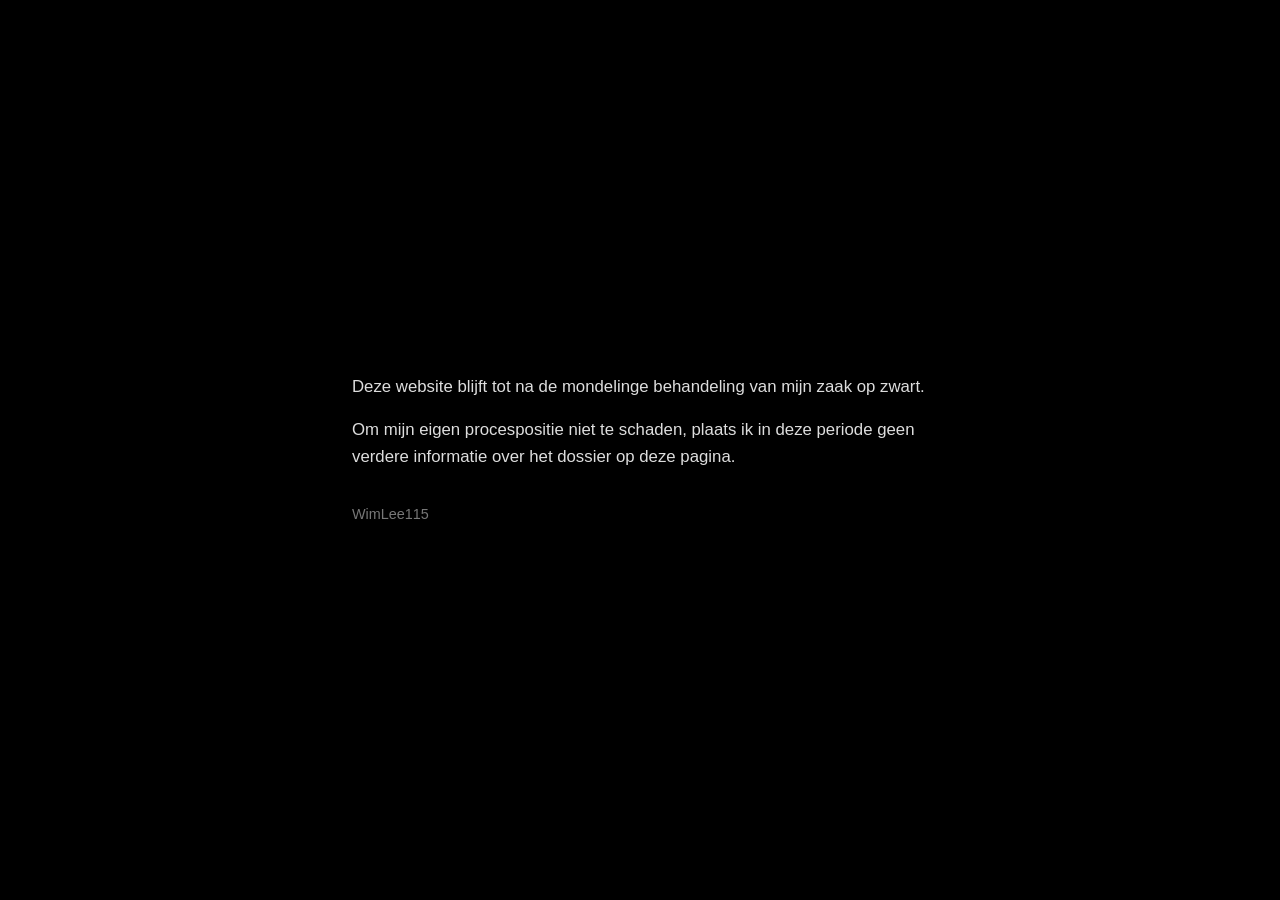
==== commit 074339e5: "13 juni: ondertekening dossier608.nl van naam naar handle WimLee115 (anonimisering, conform afzender" ====
--- a/index.html
+++ b/index.html
@@ -4,57 +4,27 @@
 <meta charset="utf-8">
 <meta name="viewport" content="width=device-width, initial-scale=1, viewport-fit=cover">
 
-<!-- Security headers (via meta — GitHub Pages serveert geen custom headers) -->
-<meta http-equiv="Content-Security-Policy" content="default-src 'none'; style-src 'unsafe-inline'; img-src 'none'; font-src 'none'; connect-src 'none'; form-action 'none'; frame-ancestors 'none'; frame-src 'none'; child-src 'none'; worker-src 'none'; media-src 'none'; manifest-src 'none'; object-src 'none'; base-uri 'none'; upgrade-insecure-requests; block-all-mixed-content">
+<!-- Security headers (via meta — GitHub Pages serveert geen custom headers; Cloudflare via _headers ook) -->
+<meta http-equiv="Content-Security-Policy" content="default-src 'none'; style-src 'self'; script-src 'none'; img-src 'none'; font-src 'none'; connect-src 'none'; form-action 'none'; frame-ancestors 'none'; frame-src 'none'; child-src 'none'; worker-src 'none'; media-src 'none'; manifest-src 'none'; object-src 'none'; base-uri 'none'; upgrade-insecure-requests; block-all-mixed-content">
 <meta http-equiv="X-Content-Type-Options" content="nosniff">
 <meta http-equiv="X-Frame-Options" content="DENY">
+<meta http-equiv="X-DNS-Prefetch-Control" content="off">
+<meta http-equiv="X-Permitted-Cross-Domain-Policies" content="none">
 <meta http-equiv="Referrer-Policy" content="no-referrer">
-<meta http-equiv="Permissions-Policy" content="interest-cohort=(), camera=(), microphone=(), geolocation=()">
+<meta http-equiv="Permissions-Policy" content="interest-cohort=(), camera=(), microphone=(), geolocation=(), payment=(), usb=(), accelerometer=(), gyroscope=(), magnetometer=(), bluetooth=(), midi=(), serial=(), hid=(), display-capture=(), idle-detection=(), sync-xhr=(), screen-wake-lock=(), web-share=(), xr-spatial-tracking=(), clipboard-read=(), clipboard-write=()">
 
-<meta name="robots" content="noindex,nofollow,noarchive,nosnippet,noimageindex">
+<meta name="robots" content="noindex, nofollow, noarchive, nosnippet, noimageindex">
+<meta name="googlebot" content="noindex, nofollow, noarchive, nosnippet, noimageindex">
+<meta name="bingbot" content="noindex, nofollow, noarchive, nosnippet, noimageindex">
 <title>dossier608.nl</title>
 
-<style>
-  html, body {
-    margin: 0;
-    padding: 0;
-    height: 100%;
-    background: #000;
-    color: #ddd;
-    font-family: -apple-system, "Segoe UI", Roboto, "Helvetica Neue", Arial, sans-serif;
-    -webkit-font-smoothing: antialiased;
-  }
-  body {
-    display: flex;
-    align-items: center;
-    justify-content: center;
-    padding: 2rem;
-    box-sizing: border-box;
-  }
-  main {
-    max-width: 36rem;
-    line-height: 1.6;
-    font-size: 1.05rem;
-    text-align: left;
-  }
-  main p {
-    margin: 0 0 1rem 0;
-  }
-  main p:last-child {
-    margin-bottom: 0;
-  }
-  .meta {
-    color: #777;
-    font-size: 0.9rem;
-    margin-top: 2rem;
-  }
-</style>
+<link rel="stylesheet" href="/style.css">
 </head>
 <body>
 <main>
   <p>Deze website blijft tot na de mondelinge behandeling van mijn zaak op zwart.</p>
   <p>Om mijn eigen procespositie niet te schaden, plaats ik in deze periode geen verdere informatie over het dossier op deze pagina.</p>
-  <p class="meta">B. van Rooij</p>
+  <p class="meta">WimLee115</p>
 </main>
 </body>
 </html>
--- a/style.css
+++ b/style.css
@@ -0,0 +1,35 @@
+/* dossier608.nl — gedeelde stijl voor index.html en 404.html.
+   Pagina staat op zwart tot na de mondelinge behandeling. */
+html, body {
+  margin: 0;
+  padding: 0;
+  height: 100%;
+  background: #000;
+  color: #ddd;
+  font-family: -apple-system, "Segoe UI", Roboto, "Helvetica Neue", Arial, sans-serif;
+  -webkit-font-smoothing: antialiased;
+}
+body {
+  display: flex;
+  align-items: center;
+  justify-content: center;
+  padding: 2rem;
+  box-sizing: border-box;
+}
+main {
+  max-width: 36rem;
+  line-height: 1.6;
+  font-size: 1.05rem;
+  text-align: left;
+}
+main p {
+  margin: 0 0 1rem 0;
+}
+main p:last-child {
+  margin-bottom: 0;
+}
+.meta {
+  color: #777;
+  font-size: 0.9rem;
+  margin-top: 2rem;
+}
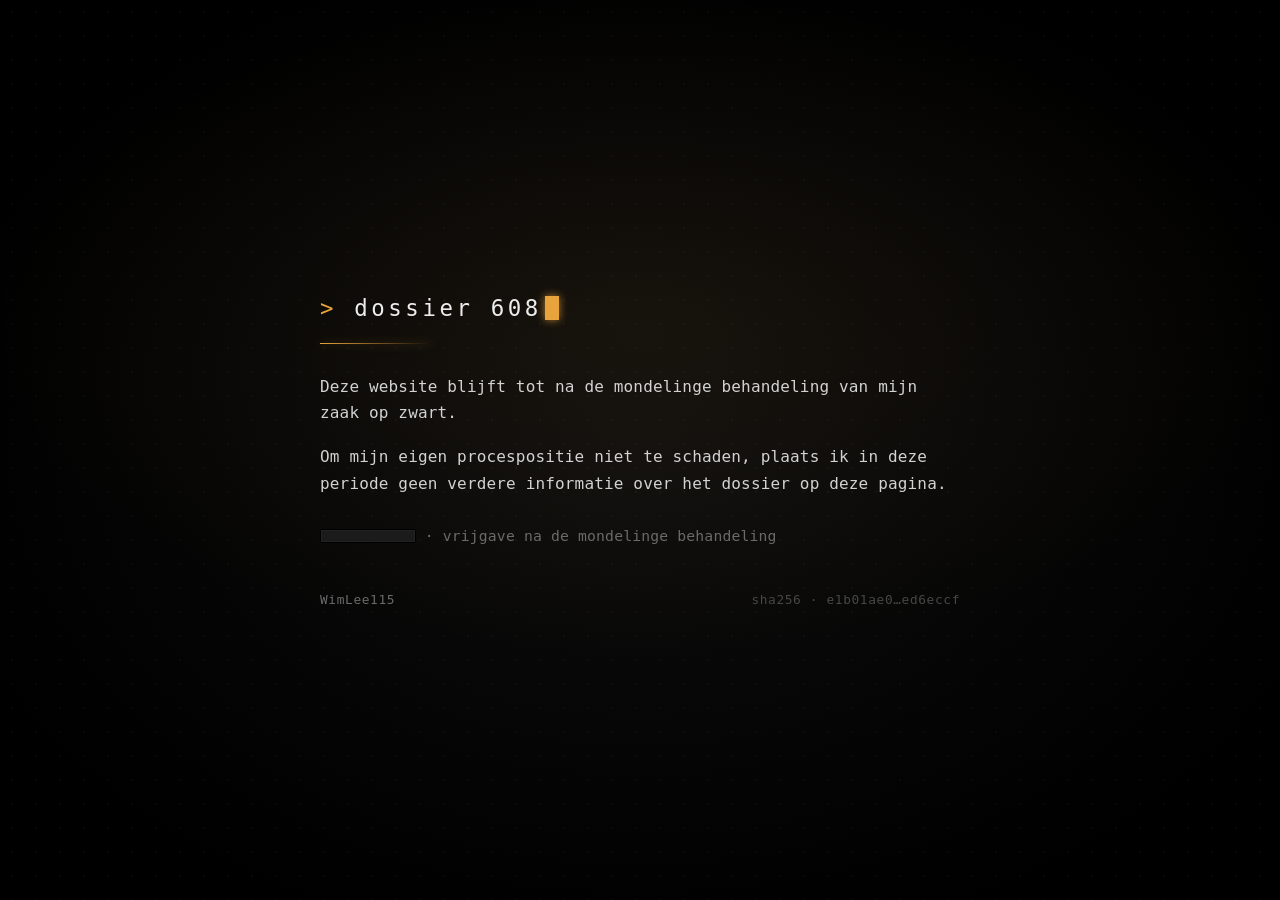
==== commit 7883ed8e: "13 juni: dossier608.nl visuele upgrade — terminal-esthetiek (system-monospace + knipperende CSS-curs" ====
--- a/index.html
+++ b/index.html
@@ -22,9 +22,18 @@
 </head>
 <body>
 <main>
+  <div class="prompt-line"><span class="accent">&gt;</span> dossier&nbsp;608<span class="cursor" aria-hidden="true"></span></div>
+  <div class="rule" aria-hidden="true"></div>
+
   <p>Deze website blijft tot na de mondelinge behandeling van mijn zaak op zwart.</p>
   <p>Om mijn eigen procespositie niet te schaden, plaats ik in deze periode geen verdere informatie over het dossier op deze pagina.</p>
-  <p class="meta">WimLee115</p>
+
+  <p class="status"><span class="redacted" aria-label="geredigeerd"></span> &middot; vrijgave na de mondelinge behandeling</p>
+
+  <div class="meta">
+    <span>WimLee115</span>
+    <span class="hash">sha256 &middot; e1b01ae0&hellip;ed6eccf</span>
+  </div>
 </main>
 </body>
 </html>
--- a/style.css
+++ b/style.css
@@ -1,35 +1,126 @@
 /* dossier608.nl — gedeelde stijl voor index.html en 404.html.
+   Pure CSS, geen JavaScript (CSP: script-src 'none'). Geen externe assets
+   (CSP: img-src/font-src 'none') — system-monospace + CSS-gradients.
    Pagina staat op zwart tot na de mondelinge behandeling. */
+
+:root {
+  --bg: #050505;
+  --fg: #d2d2d2;
+  --dim: #6a6a6a;
+  --faint: #474747;
+  --accent: #e8a33d;          /* CRT-amber · alternatief: #4fd6c0 (cyan) of #5cdb7a (groen) */
+  --redact: #1b1b1b;
+}
+
+* { box-sizing: border-box; }
+
 html, body {
   margin: 0;
   padding: 0;
-  height: 100%;
-  background: #000;
-  color: #ddd;
-  font-family: -apple-system, "Segoe UI", Roboto, "Helvetica Neue", Arial, sans-serif;
+  background: var(--bg);
+  color: var(--fg);
+  font-family: ui-monospace, "JetBrains Mono", "Cascadia Code", "Fira Code", "SF Mono", Menlo, Consolas, "DejaVu Sans Mono", monospace;
   -webkit-font-smoothing: antialiased;
+  text-rendering: optimizeLegibility;
 }
+
+/* (1) diepte — amber-waas + vignette + scanlines, alles pure CSS-gradient */
 body {
+  min-height: 100vh;
+  min-height: 100dvh;
   display: flex;
   align-items: center;
   justify-content: center;
   padding: 2rem;
-  box-sizing: border-box;
+  background:
+    radial-gradient(1100px 560px at 50% 36%, color-mix(in srgb, var(--accent) 6%, transparent), transparent 60%),
+    radial-gradient(ellipse at center, #0d0d0d 0%, #000 80%),
+    repeating-linear-gradient(0deg, rgba(255,255,255,0.016) 0 1px, transparent 1px 3px);
 }
+/* fijn dot-grid bovenlaag */
+body::before {
+  content: "";
+  position: fixed;
+  inset: 0;
+  background-image: radial-gradient(rgba(255,255,255,0.035) 1px, transparent 1.4px);
+  background-size: 24px 24px;
+  pointer-events: none;
+}
+
 main {
-  max-width: 36rem;
-  line-height: 1.6;
-  font-size: 1.05rem;
-  text-align: left;
+  position: relative;
+  max-width: 40rem;
+  width: 100%;
+  line-height: 1.65;
+  font-size: 1rem;
+  letter-spacing: 0.01em;
 }
-main p {
-  margin: 0 0 1rem 0;
+
+/* (2 + 6) terminal-prompt + accent + knipperende cursor */
+.prompt-line {
+  font-size: 1.4rem;
+  letter-spacing: 0.16em;
+  color: #ededed;
+  margin-bottom: 0.95rem;
 }
-main p:last-child {
-  margin-bottom: 0;
+.accent { color: var(--accent); }
+.cursor {
+  display: inline-block;
+  width: 0.6em;
+  height: 1.05em;
+  margin-left: 0.16em;
+  vertical-align: -0.16em;
+  background: var(--accent);
+  box-shadow: 0 0 9px color-mix(in srgb, var(--accent) 75%, transparent);
+  animation: blink 1.15s steps(1) infinite;
 }
+@keyframes blink { 0%, 50% { opacity: 1; } 50.01%, 100% { opacity: 0; } }
+@media (prefers-reduced-motion: reduce) { .cursor { animation: none; } }
+
+/* (6) dunne gloeiende accentlijn */
+.rule {
+  height: 1px;
+  width: 7rem;
+  margin: 0 0 1.9rem;
+  background: linear-gradient(90deg, var(--accent), transparent);
+  box-shadow: 0 0 10px color-mix(in srgb, var(--accent) 45%, transparent);
+}
+
+p { margin: 0 0 1.1rem; }
+
+/* (4) geredigeerde (zwartgelakte) status-balk */
+.status {
+  margin-top: 1.7rem;
+  color: var(--dim);
+  font-size: 0.92rem;
+}
+.redacted {
+  display: inline-block;
+  width: 6.5em;
+  height: 0.98em;
+  vertical-align: -0.14em;
+  background: var(--redact);
+  border: 1px solid #000;
+  border-radius: 1px;
+  box-shadow: inset 0 0 0 1px rgba(255,255,255,0.03);
+}
+
+/* (5) hash-signatuur + handle */
 .meta {
-  color: #777;
-  font-size: 0.9rem;
-  margin-top: 2rem;
+  margin-top: 2.5rem;
+  display: flex;
+  justify-content: space-between;
+  align-items: baseline;
+  gap: 0.8rem 1.4rem;
+  flex-wrap: wrap;
+  color: var(--dim);
+  font-size: 0.8rem;
+  letter-spacing: 0.05em;
 }
+.meta .hash { color: var(--faint); }
+
+@media (max-width: 480px) {
+  body { padding: 1.5rem; }
+  .prompt-line { font-size: 1.18rem; }
+  main { font-size: 0.95rem; }
+}
